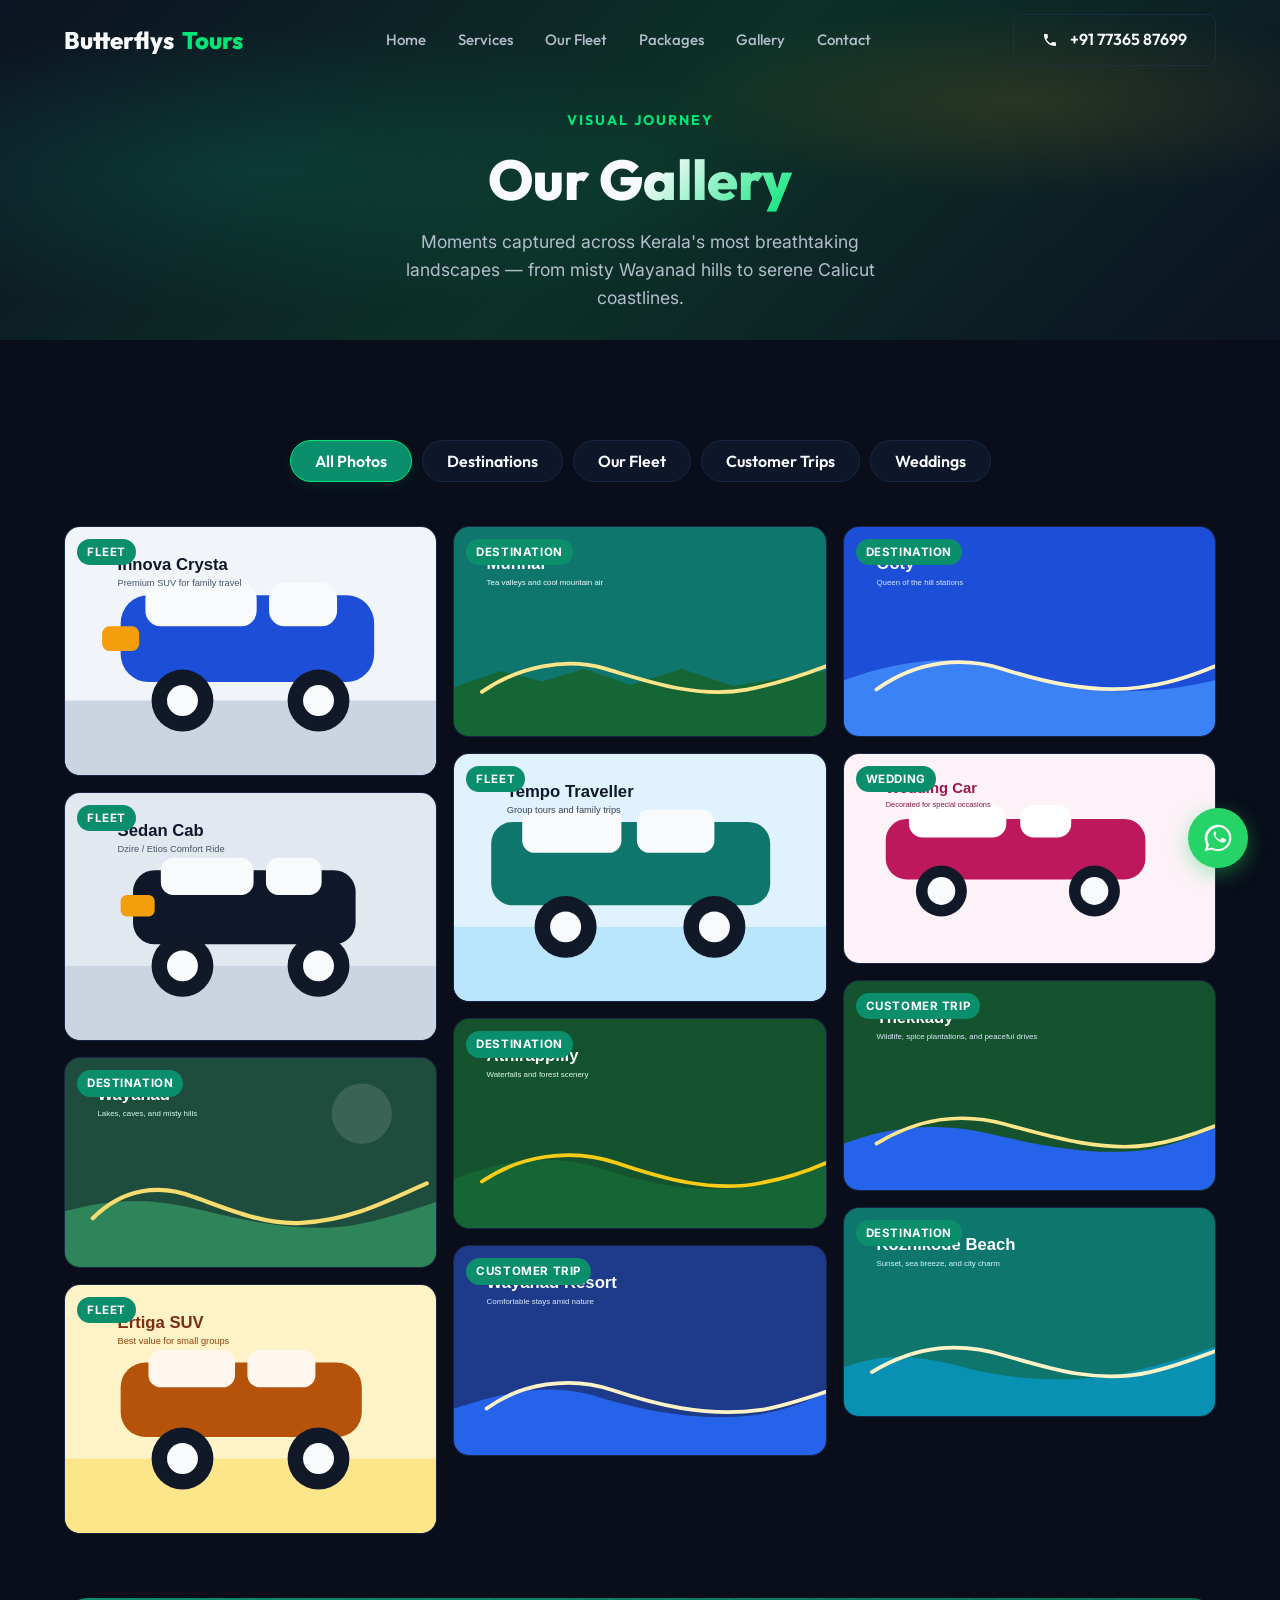
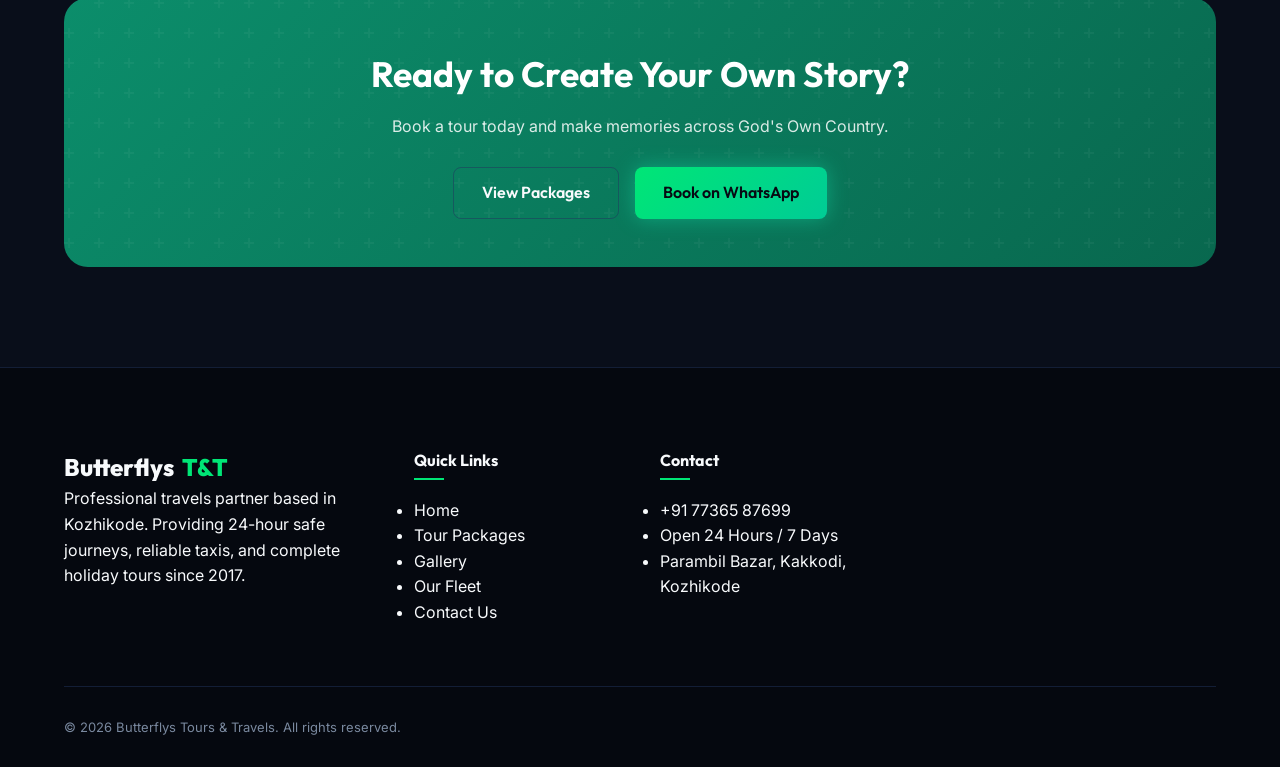
==== gallery.html @ ef6037ec "feat: implement content-driven architecture with JSON data sources and dynamic loader script" ====
<!DOCTYPE html>
<html lang="en">

<head>
    <meta charset="UTF-8">
    <meta name="viewport" content="width=device-width, initial-scale=1.0">
    <title>Gallery | Butterflys Tours &amp; Travels – Kozhikode</title>

    <!-- SEO Meta Tags -->
    <meta name="description"
        content="Browse our photo gallery of Kerala tour trips, fleet vehicles, and customer journeys. Butterflys Tours & Travels - Kakkodi, Kozhikode.">
    <meta name="keywords"
        content="Butterflys Tours Gallery, Kerala trip photos, Wayanad tour pictures, cab fleet photos, Kozhikode travel gallery">

    <!-- Open Graph -->
    <meta property="og:type" content="website">
    <meta property="og:title" content="Gallery | Butterflys Tours &amp; Travels">
    <meta property="og:description"
        content="Explore our Kerala travel gallery — stunning destinations, comfortable vehicles, and happy customers.">
    <meta property="og:url" content="https://www.butterflystourstravels.com/gallery.html">

    <!-- CSS Stylesheet -->
    <link rel="stylesheet" href="style.css">
    <style>
        /* Page Hero */
        .page-hero {
            min-height: 340px;
            display: flex;
            align-items: center;
            justify-content: center;
            background: linear-gradient(135deg, hsl(222,47%,9%) 0%, hsl(164,60%,12%) 50%, hsl(222,47%,9%) 100%);
            position: relative;
            overflow: hidden;
            padding-top: var(--header-height);
        }
        .page-hero::before {
            content: '';
            position: absolute;
            inset: 0;
            background:
                radial-gradient(ellipse 60% 60% at 20% 50%, hsla(164,85%,35%,0.18) 0%, transparent 70%),
                radial-gradient(ellipse 40% 40% at 80% 30%, hsla(38,100%,55%,0.12) 0%, transparent 70%);
        }
        .page-hero-content {
            position: relative;
            text-align: center;
            z-index: 1;
            padding: 0 20px;
        }
        .page-hero-content .section-tag { display: inline-block; margin-bottom: 16px; }
        .page-hero-title {
            font-family: var(--font-heading);
            font-size: clamp(2.2rem, 5vw, 3.5rem);
            font-weight: 800;
            line-height: 1.15;
            margin-bottom: 16px;
        }
        .page-hero-desc {
            color: var(--text-secondary);
            font-size: 1.1rem;
            max-width: 520px;
            margin: 0 auto;
        }

        /* Filter Tabs */
        .gallery-filters {
            display: flex;
            flex-wrap: wrap;
            gap: 10px;
            justify-content: center;
            margin-bottom: 44px;
        }

        /* Masonry Grid */
        .gallery-grid {
            columns: 3;
            column-gap: 16px;
        }
        @media (max-width: 900px) { .gallery-grid { columns: 2; } }
        @media (max-width: 540px) { .gallery-grid { columns: 1; } }

        .gallery-item {
            break-inside: avoid;
            margin-bottom: 16px;
            border-radius: var(--radius-md);
            overflow: hidden;
            position: relative;
            cursor: pointer;
            background: var(--bg-surface);
            border: 1px solid var(--border-color);
            transition: var(--transition-smooth);
        }
        .gallery-item:hover {
            transform: translateY(-4px);
            border-color: var(--border-color-glow);
            box-shadow: var(--shadow-accent);
        }
        .gallery-item img {
            width: 100%;
            height: auto;
            display: block;
            transition: transform 0.5s cubic-bezier(0.4,0,0.2,1);
        }
        .gallery-item:hover img { transform: scale(1.04); }

        .gallery-item-overlay {
            position: absolute;
            inset: 0;
            background: linear-gradient(to top, rgba(0,0,0,0.7) 0%, transparent 60%);
            opacity: 0;
            transition: var(--transition-smooth);
            display: flex;
            align-items: flex-end;
            padding: 20px;
        }
        .gallery-item:hover .gallery-item-overlay { opacity: 1; }

        .gallery-item-label {
            color: #fff;
            font-size: 0.9rem;
            font-weight: 600;
            letter-spacing: 0.03em;
            display: flex;
            align-items: center;
            gap: 8px;
        }
        .gallery-item-label svg { width: 18px; height: 18px; fill: var(--accent); flex-shrink: 0; }

        .gallery-tag-badge {
            position: absolute;
            top: 12px;
            left: 12px;
            background: var(--primary);
            color: #fff;
            font-size: 0.72rem;
            font-weight: 700;
            letter-spacing: 0.05em;
            text-transform: uppercase;
            padding: 4px 10px;
            border-radius: var(--radius-full);
        }

        .gallery-item.hidden { display: none; }

        /* Lightbox */
        .lightbox-overlay {
            position: fixed;
            inset: 0;
            background: rgba(0,0,0,0.92);
            z-index: 9999;
            display: flex;
            align-items: center;
            justify-content: center;
            opacity: 0;
            pointer-events: none;
            transition: opacity 0.35s ease;
            backdrop-filter: blur(6px);
        }
        .lightbox-overlay.active { opacity: 1; pointer-events: all; }
        .lightbox-container {
            position: relative;
            max-width: 90vw;
            max-height: 90vh;
            display: flex;
            flex-direction: column;
            align-items: center;
            gap: 16px;
        }
        .lightbox-img {
            max-width: 88vw;
            max-height: 78vh;
            border-radius: var(--radius-md);
            box-shadow: 0 32px 80px rgba(0,0,0,0.8);
            object-fit: contain;
        }
        .lightbox-caption { color: var(--text-secondary); font-size: 0.95rem; text-align: center; }
        .lightbox-close {
            position: absolute;
            top: -48px;
            right: 0;
            width: 40px;
            height: 40px;
            background: var(--bg-surface);
            border: 1px solid var(--border-color);
            border-radius: 50%;
            display: flex;
            align-items: center;
            justify-content: center;
            cursor: pointer;
            color: var(--text-primary);
            transition: var(--transition-fast);
        }
        .lightbox-close:hover { background: var(--danger); border-color: var(--danger); color: #fff; }
        .lightbox-close svg { width: 20px; height: 20px; fill: currentColor; }
        .lightbox-nav {
            position: fixed;
            top: 50%;
            transform: translateY(-50%);
            width: 48px;
            height: 48px;
            background: var(--bg-surface);
            border: 1px solid var(--border-color);
            border-radius: 50%;
            display: flex;
            align-items: center;
            justify-content: center;
            cursor: pointer;
            color: var(--text-primary);
            transition: var(--transition-fast);
            z-index: 10000;
        }
        .lightbox-nav:hover { background: var(--primary); border-color: var(--primary); }
        .lightbox-nav svg { width: 24px; height: 24px; fill: currentColor; }
        .lightbox-prev { left: 20px; }
        .lightbox-next { right: 20px; }

        /* Gallery CTA Banner */
        .gallery-cta {
            margin-top: 64px;
            background: linear-gradient(135deg, var(--primary) 0%, hsl(164,85%,22%) 100%);
            border-radius: var(--radius-lg);
            padding: 48px 32px;
            text-align: center;
            position: relative;
            overflow: hidden;
        }
        .gallery-cta::before {
            content: '';
            position: absolute;
            inset: 0;
            background: url("data:image/svg+xml,%3Csvg width='60' height='60' viewBox='0 0 60 60' xmlns='http://www.w3.org/2000/svg'%3E%3Cg fill='%23fff' fill-opacity='0.04'%3E%3Cpath d='M36 34v-4h-2v4h-4v2h4v4h2v-4h4v-2h-4zm0-30V0h-2v4h-4v2h4v4h2V6h4V4h-4zM6 34v-4H4v4H0v2h4v4h2v-4h4v-2H6zM6 4V0H4v4H0v2h4v4h2V6h4V4H6z'/%3E%3C/g%3E%3C/svg%3E");
        }
        .gallery-cta h2 {
            font-family: var(--font-heading);
            font-size: clamp(1.5rem,3vw,2.2rem);
            font-weight: 700;
            color: #fff;
            margin-bottom: 12px;
            position: relative;
        }
        .gallery-cta p { color: rgba(255,255,255,0.85); margin-bottom: 28px; position: relative; }
        .gallery-cta .btn { position: relative; }
    </style>
</head>

<body data-page="gallery">

    <!-- Header -->
    <header class="header" id="header">
        <div class="container">
            <a href="index.html#home" class="logo" id="logo-link" data-site="logo-text">
                <svg class="logo-butterfly" viewBox="0 0 24 24">
                    <path d="M12 21c-.5 0-1-.3-1.3-.8L8.4 16c-1.3-.2-2.5-.9-3.3-1.9-.9-1.1-1.3-2.6-1-4.1.3-1.6 1.4-3 3-3.6 1.1-.5 2.3-.4 3.4.1.7.3 1.2.7 1.5 1.2.3-.5.8-.9 1.5-1.2 1.1-.5 2.3-.5 3.4-.1 1.6.6 2.7 2 3 3.6.3 1.5-.1 3-.9 4.1-.8 1-2 1.7-3.3 1.9l-2.3 4.2c-.3.5-.8.8-1.3.8zm-2.4-7l2.4 4.3 2.4-4.3c1.1-.2 2.1-.8 2.7-1.6.7-.9 1-2.1.8-3.2-.2-1.1-1-2.1-2.1-2.5-.8-.3-1.7-.3-2.4.1-.6.3-1.1.9-1.4 1.6l-.3.6-.3-.6c-.3-.7-.8-1.3-1.4-1.6-.7-.4-1.6-.4-2.4-.1-1.1.4-1.9 1.4-2.1 2.5-.2 1.1.1 2.3.8 3.2.7.8 1.7 1.4 2.7 1.6z"/>
                </svg>
            </a>

            <nav class="nav-menu" id="nav-menu">
                <!-- Navigation links populated by content-loader.js -->
            </nav>

            <div class="nav-actions">
                <a href="tel:+917736587699" class="btn btn-outline" id="call-now-btn" data-site="phone-link">
                    <svg width="16" height="16" viewBox="0 0 24 24" fill="currentColor" style="vertical-align:middle;margin-right:4px;">
                        <path d="M20 15.5c-1.2 0-2.4-.2-3.6-.6-.3-.1-.7 0-1 .2l-2.2 2.2c-2.8-1.4-5.1-3.8-6.6-6.6l2.2-2.2c.3-.3.4-.7.2-1-.3-1.1-.5-2.3-.5-3.5 0-.6-.4-1-1-1H4c-.6 0-1 .4-1 1 0 9.4 7.6 17 17 17 .6 0 1-.4 1-1v-3.5c0-.6-.4-1-1-1z"/>
                    </svg>
                    <span data-site="phone-label"></span>
                </a>
            </div>

            <div class="menu-toggle" id="menu-toggle">
                <svg width="24" height="24" viewBox="0 0 24 24" fill="currentColor">
                    <path d="M3 18h18v-2H3v2zm0-5h18v-2H3v2zm0-7v2h18V6H3z"/>
                </svg>
            </div>
        </div>
    </header>

    <!-- Page Hero -->
    <section class="page-hero">
        <div class="page-hero-content">
            <span class="section-tag" data-gallery="hero-tag"></span>
            <h1 class="page-hero-title"><span data-gallery="hero-title"></span> <span class="text-gradient" data-gallery="hero-gradient"></span></h1>
            <p class="page-hero-desc" data-gallery="hero-desc"></p>
        </div>
    </section>

    <!-- Gallery Section -->
    <section class="section-padding" id="gallery">
        <div class="container">

            <!-- Filter Tabs -->
            <div class="gallery-filters">
                <button class="tab-btn active" data-filter="all" id="filter-all">All Photos</button>
                <button class="tab-btn" data-filter="destinations" id="filter-destinations">Destinations</button>
                <button class="tab-btn" data-filter="fleet" id="filter-fleet">Our Fleet</button>
                <button class="tab-btn" data-filter="trips" id="filter-trips">Customer Trips</button>
                <button class="tab-btn" data-filter="wedding" id="filter-wedding">Weddings</button>
            </div>

            <!-- Gallery items rendered by content-loader.js from data/gallery.json -->
            <div class="gallery-grid" id="gallery-grid">
                <!-- Loading... -->
            </div>

            <!-- CTA -->
            <div class="gallery-cta">
                <h2 data-gallery="cta-title"></h2>
                <p data-gallery="cta-desc"></p>
                <div style="display:flex;gap:16px;justify-content:center;flex-wrap:wrap;">
                    <a href="packages.html" class="btn btn-outline" id="view-packages-btn">View Packages</a>
                    <a href="https://wa.me/917736587699?text=Hi%20Butterflys%20Tours%20and%20Travels,%20I%20saw%20your%20gallery%20and%20want%20to%20book%20a%20tour!" class="btn btn-accent" target="_blank" rel="noopener" id="gallery-whatsapp-btn">Book on WhatsApp</a>
                </div>
            </div>

        </div>
    </section>

    <!-- Footer -->
    <footer class="footer">
        <div class="container">
            <div class="footer-grid">
                <div class="footer-col footer-brand">
                    <a href="index.html#home" class="logo" data-site="footer-logo-text">
                    </a>
                    <p data-site="footer-about"></p>
                </div>
                <div class="footer-col">
                    <h4>Quick Links</h4>
                    <ul>
                        <li><a href="index.html">Home</a></li>
                        <li><a href="packages.html">Tour Packages</a></li>
                        <li><a href="gallery.html">Gallery</a></li>
                        <li><a href="index.html#fleet">Our Fleet</a></li>
                        <li><a href="index.html#contact">Contact Us</a></li>
                    </ul>
                </div>
                <div class="footer-col">
                    <h4>Contact</h4>
                    <ul>
                        <li><a href="tel:+917736587699" data-site="footer-phone"></a></li>
                        <li data-site="footer-hours"></li>
                        <li data-site="footer-address"></li>
                    </ul>
                </div>
            </div>
            <div class="footer-bottom">
                <p data-site="footer-copyright"></p>
            </div>
        </div>
    </footer>

    <!-- Lightbox -->
    <div class="lightbox-overlay" id="lightbox-overlay" role="dialog" aria-modal="true" aria-label="Image Lightbox">
        <button class="lightbox-nav lightbox-prev" id="lightbox-prev" aria-label="Previous image">
            <svg viewBox="0 0 24 24"><path d="M15.41 7.41L14 6l-6 6 6 6 1.41-1.41L10.83 12z"/></svg>
        </button>
        <div class="lightbox-container">
            <button class="lightbox-close" id="lightbox-close" aria-label="Close lightbox">
                <svg viewBox="0 0 24 24"><path d="M19 6.41L17.59 5 12 10.59 6.41 5 5 6.41 10.59 12 5 17.59 6.41 19 12 13.41 17.59 19 19 17.59 13.41 12z"/></svg>
            </button>
            <img class="lightbox-img" id="lightbox-img" src="" alt="">
            <p class="lightbox-caption" id="lightbox-caption"></p>
        </div>
        <button class="lightbox-nav lightbox-next" id="lightbox-next" aria-label="Next image">
            <svg viewBox="0 0 24 24"><path d="M10 6L8.59 7.41 13.17 12l-4.58 4.59L10 18l6-6z"/></svg>
        </button>
    </div>

    <!-- Floating WhatsApp -->
    <div class="whatsapp-float">
        <span class="whatsapp-tooltip">Need a cab? Chat on WhatsApp!</span>
        <a href="https://wa.me/917736587699?text=Hi%20Butterflys%20Tours%20and%20Travels,%20I'd%20like%20to%20inquire%20about%20a%20taxi%20or%20tour%20package." class="whatsapp-btn" target="_blank" rel="noopener" id="whatsapp-float-btn" aria-label="Chat on WhatsApp">
            <svg viewBox="0 0 24 24"><path d="M12.012 2c-5.506 0-9.988 4.482-9.988 9.988 0 1.76.459 3.414 1.258 4.86L2 22l5.334-1.4c1.394.76 2.983 1.192 4.678 1.192 5.506 0 9.988-4.482 9.988-9.988C22 6.482 17.518 2 12.012 2zm0 1.637c4.606 0 8.35 3.744 8.35 8.35 0 4.606-3.744 8.35-8.35 8.35-1.503 0-2.912-.4-4.127-1.104l-.296-.172-3.084.81.824-2.996-.19-.304C4.437 15.352 4.05 13.9 4.05 12.35c0-4.606 3.744-8.35 8.362-8.35zm-2.025 3.324c-.15 0-.317.02-.455.08-.22.1-.81.792-.81 1.932s.828 2.24.945 2.4c.117.16 1.606 2.45 3.89 3.44.544.236.969.377 1.302.483.547.174 1.045.15 1.44.09.438-.066 1.345-.55 1.533-1.082.188-.53.188-.988.13-1.082-.057-.1-.219-.15-.46-.27l-2.182-1.08c-.24-.12-.416-.084-.593.12l-.934 1.14c-.183.22-.366.245-.606.126-.24-.12-1.014-.374-1.932-1.194-.714-.637-1.196-1.425-1.336-1.666-.14-.24-.015-.37.105-.49.11-.11.24-.28.362-.42.12-.14.16-.24.24-.4.08-.16.04-.3-.02-.42-.06-.12-.533-1.284-.73-1.76-.192-.464-.383-.4-.533-.408z"/></svg>
        </a>
    </div>

    <script src="script.js"></script>
    <script src="js/content-loader.js"></script>
</body>

</html>
---- style.css ----
/* Google Fonts */
@import url('https://fonts.googleapis.com/css2?family=Inter:wght@300;400;500;600;700&family=Outfit:wght@400;500;600;700;800&display=swap');

/* CSS Custom Properties - Design Tokens */
:root {
    /* Typography */
    --font-heading: 'Outfit', 'Inter', sans-serif;
    --font-body: 'Inter', sans-serif;

    /* Color Palette (Vibrant & Dark Modern Theme) */
    --primary: hsl(164, 85%, 30%);      /* Deep Kerala Emerald */
    --primary-light: hsl(164, 85%, 40%);
    --accent: rgb(0, 230, 118);         /* Glowing Mint / WhatsApp green */
    --accent-rgb: 0, 230, 118;
    --amber: hsl(38, 100%, 55%);        /* Sunset Gold */
    --danger: hsl(354, 80%, 55%);       /* Crimson */

    /* Theme Neutral Colors */
    --bg-base: hsl(222, 47%, 7%);        /* Deep Navy Midnight */
    --bg-surface: hsla(222, 47%, 13%, 0.7); /* Translucent surface */
    --border-color: hsla(222, 47%, 25%, 0.5);
    --border-color-glow: hsla(164, 85%, 50%, 0.25);
    
    --text-primary: hsl(210, 40%, 98%);
    --text-secondary: hsl(215, 20%, 75%);
    --text-muted: hsl(215, 16%, 55%);
    
    /* Effects & Layout */
    --shadow-sm: 0 2px 8px rgba(0, 0, 0, 0.15);
    --shadow-md: 0 8px 24px rgba(0, 0, 0, 0.3);
    --shadow-lg: 0 16px 48px rgba(0, 0, 0, 0.5);
    --shadow-accent: 0 0 20px hsla(164, 85%, 50%, 0.4);
    
    --radius-sm: 8px;
    --radius-md: 16px;
    --radius-lg: 24px;
    --radius-full: 9999px;
    
    --transition-fast: 0.2s cubic-bezier(0.4, 0, 0.2, 1);
    --transition-smooth: 0.4s cubic-bezier(0.4, 0, 0.2, 1);
    
    --container-max: 1200px;
    --header-height: 80px;
}

/* Reset & Global Base */
*, *::before, *::after {
    box-sizing: border-box;
    margin: 0;
    padding: 0;
}

html {
    scroll-behavior: smooth;
    scroll-padding-top: var(--header-height);
}

body {
    font-family: var(--font-body);
    background-color: var(--bg-base);
    color: var(--text-primary);
    line-height: 1.6;
    overflow-x: hidden;
    -webkit-font-smoothing: antialiased;
}

a {
    color: inherit;
    text-decoration: none;
    transition: var(--transition-fast);
}

img {
    max-width: 100%;
    height: auto;
    display: block;
}

button, input, select, textarea {
    font-family: inherit;
    font-size: inherit;
    color: inherit;
    background: transparent;
    border: none;
    outline: none;
}

/* Utilities */
.container {
    width: 100%;
    max-width: var(--container-max);
    margin: 0 auto;
    padding: 0 24px;
}

.text-gradient {
    background: linear-gradient(135deg, var(--text-primary) 30%, var(--accent) 100%);
    -webkit-background-clip: text;
    -webkit-text-fill-color: transparent;
}

.text-gradient-gold {
    background: linear-gradient(135deg, var(--amber) 30%, hsl(45, 100%, 70%) 100%);
    -webkit-background-clip: text;
    -webkit-text-fill-color: transparent;
}

.section-padding {
    padding: 100px 0;
}

.text-center { text-align: center; }

.mb-1 { margin-bottom: 8px; }
.mb-2 { margin-bottom: 16px; }
.mb-3 { margin-bottom: 24px; }
.mb-4 { margin-bottom: 32px; }
.mb-5 { margin-bottom: 48px; }

/* Section Headers */
.section-header {
    max-width: 600px;
    margin: 0 auto 60px auto;
}

.section-tag {
    font-family: var(--font-heading);
    text-transform: uppercase;
    font-size: 14px;
    font-weight: 700;
    letter-spacing: 2px;
    color: var(--accent);
    display: inline-block;
    margin-bottom: 12px;
}

.section-title {
    font-family: var(--font-heading);
    font-size: 36px;
    font-weight: 800;
    line-height: 1.2;
    margin-bottom: 16px;
}

.section-desc {
    color: var(--text-secondary);
    font-size: 16px;
}

/* Button styles */
.btn {
    display: inline-flex;
    align-items: center;
    justify-content: center;
    gap: 8px;
    padding: 12px 28px;
    font-family: var(--font-heading);
    font-weight: 600;
    border-radius: var(--radius-sm);
    cursor: pointer;
    transition: var(--transition-smooth);
    position: relative;
    overflow: hidden;
}

.btn-primary {
    background-color: var(--primary);
    color: var(--text-primary);
    box-shadow: 0 4px 14px rgba(0, 77, 64, 0.4);
}

.btn-primary:hover {
    background-color: var(--primary-light);
    transform: translateY(-2px);
    box-shadow: 0 6px 20px rgba(0, 77, 64, 0.6);
}

.btn-accent {
    background: linear-gradient(135deg, var(--accent) 0%, hsl(164, 100%, 40%) 100%);
    color: hsl(222, 47%, 5%);
    box-shadow: var(--shadow-accent);
}

.btn-accent:hover {
    transform: translateY(-2px);
    box-shadow: 0 8px 25px hsla(164, 85%, 50%, 0.6);
}

.btn-outline {
    border: 1px solid var(--border-color);
    color: var(--text-primary);
}

.btn-outline:hover {
    border-color: var(--accent);
    background-color: rgba(0, 230, 118, 0.05);
    transform: translateY(-2px);
}

/* Header & Navigation */
.header {
    position: fixed;
    top: 0;
    left: 0;
    width: 100%;
    height: var(--header-height);
    display: flex;
    align-items: center;
    z-index: 1000;
    transition: var(--transition-smooth);
}

.header.scrolled {
    background-color: rgba(11, 19, 32, 0.85);
    backdrop-filter: blur(16px);
    border-bottom: 1px solid var(--border-color);
    height: 70px;
}

.header .container {
    display: flex;
    justify-content: space-between;
    align-items: center;
}

.logo {
    font-family: var(--font-heading);
    font-weight: 800;
    font-size: 24px;
    display: flex;
    align-items: center;
    gap: 8px;
    color: var(--text-primary);
}

.logo span {
    color: var(--accent);
}

.logo-butterfly {
    width: 32px;
    height: 32px;
    fill: var(--accent);
    filter: drop-shadow(0 0 8px var(--accent));
    animation: flap 4s ease-in-out infinite;
}

@keyframes flap {
    0%, 100% { transform: scaleX(1); }
    50% { transform: scaleX(0.4); }
}

.nav-menu {
    display: flex;
    align-items: center;
    gap: 32px;
}

.nav-link {
    font-family: var(--font-heading);
    font-weight: 500;
    font-size: 15px;
    color: var(--text-secondary);
    position: relative;
    padding: 8px 0;
}

.nav-link::after {
    content: '';
    position: absolute;
    bottom: 0;
    left: 0;
    width: 0;
    height: 2px;
    background-color: var(--accent);
    transition: var(--transition-fast);
}

.nav-link:hover, .nav-link.active {
    color: var(--text-primary);
}

.nav-link:hover::after, .nav-link.active::after {
    width: 100%;
}

.nav-actions {
    display: flex;
    align-items: center;
    gap: 16px;
}

.menu-toggle {
    display: none;
    font-size: 24px;
    cursor: pointer;
}

/* Hero Section */
.hero {
    min-height: 100vh;
    padding-top: calc(var(--header-height) + 60px);
    padding-bottom: 80px;
    position: relative;
    display: flex;
    align-items: center;
    background-image: linear-gradient(180deg, rgba(11, 19, 32, 0.4) 0%, var(--bg-base) 100%), url('assets/images/hero-banner.svg');
    background-size: cover;
    background-position: center;
    background-attachment: fixed;
}

.hero-grid {
    display: grid;
    grid-template-columns: 1.2fr 0.8fr;
    gap: 48px;
    align-items: center;
}

.hero-content {
    animation: fadeInUp 0.8s ease-out;
}

.hero-badge {
    background-color: rgba(0, 230, 118, 0.1);
    border: 1px solid var(--border-color-glow);
    padding: 8px 16px;
    border-radius: var(--radius-full);
    font-family: var(--font-heading);
    font-size: 13px;
    font-weight: 600;
    color: var(--accent);
    display: inline-flex;
    align-items: center;
    gap: 8px;
    margin-bottom: 24px;
}

.hero-badge span.pulse-dot {
    width: 8px;
    height: 8px;
    background-color: var(--accent);
    border-radius: 50%;
    box-shadow: 0 0 0 0 rgba(0, 230, 118, 0.7);
    animation: pulse 1.5s infinite;
}

@keyframes pulse {
    0% { transform: scale(0.95); box-shadow: 0 0 0 0 rgba(0, 230, 118, 0.7); }
    70% { transform: scale(1); box-shadow: 0 0 0 8px rgba(0, 230, 118, 0); }
    100% { transform: scale(0.95); box-shadow: 0 0 0 0 rgba(0, 230, 118, 0); }
}

.hero-title {
    font-family: var(--font-heading);
    font-size: 56px;
    font-weight: 800;
    line-height: 1.1;
    margin-bottom: 24px;
}

.hero-title span {
    display: block;
}

.hero-desc {
    font-size: 18px;
    color: var(--text-secondary);
    margin-bottom: 40px;
    max-width: 540px;
}

.hero-buttons {
    display: flex;
    gap: 16px;
    margin-bottom: 40px;
}

.hero-stats {
    display: flex;
    gap: 40px;
    border-top: 1px solid var(--border-color);
    padding-top: 32px;
}

.stat-item h3 {
    font-family: var(--font-heading);
    font-size: 28px;
    font-weight: 700;
    color: var(--accent);
}

.stat-item p {
    font-size: 13px;
    color: var(--text-muted);
}

/* Quick Inquiry / Booking Form Card */
.hero-booking-card {
    background: var(--bg-surface);
    backdrop-filter: blur(16px);
    border: 1px solid var(--border-color);
    border-radius: var(--radius-md);
    padding: 32px;
    box-shadow: var(--shadow-lg);
    animation: fadeInRight 0.8s ease-out;
}

.booking-card-title {
    font-family: var(--font-heading);
    font-size: 22px;
    font-weight: 700;
    margin-bottom: 20px;
}

.booking-form {
    display: flex;
    flex-direction: column;
    gap: 16px;
}

.form-group {
    display: flex;
    flex-direction: column;
    gap: 6px;
}

.form-group label {
    font-size: 12px;
    font-weight: 600;
    color: var(--text-secondary);
    text-transform: uppercase;
    letter-spacing: 0.5px;
}

.input-wrapper {
    position: relative;
}

.input-icon {
    position: absolute;
    left: 12px;
    top: 50%;
    transform: translateY(-50%);
    color: var(--text-muted);
    font-size: 16px;
}

.form-input, .form-select {
    width: 100%;
    background-color: rgba(11, 19, 32, 0.5);
    border: 1px solid var(--border-color);
    border-radius: var(--radius-sm);
    padding: 12px 12px 12px 38px;
    color: var(--text-primary);
    transition: var(--transition-fast);
}

.form-input:focus, .form-select:focus {
    border-color: var(--accent);
    background-color: rgba(11, 19, 32, 0.7);
    box-shadow: 0 0 0 3px rgba(0, 230, 118, 0.15);
}

/* Customize dropdown select arrow */
.form-select {
    appearance: none;
    background-image: url("data:image/svg+xml,%3Csvg xmlns='http://www.w3.org/2000/svg' viewBox='0 0 24 24' fill='none' stroke='%238892b0' stroke-width='2' stroke-linecap='round' stroke-linejoin='round'%3E%3Cpolyline points='6 9 12 15 18 9'%3E%3C/polyline%3E%3C/svg%3E");
    background-repeat: no-repeat;
    background-position: right 12px center;
    background-size: 16px;
    padding-right: 38px;
}

.booking-form .btn {
    margin-top: 8px;
}

/* Services Section */
.services {
    background-color: hsl(222, 47%, 5%);
    position: relative;
}

.services-grid {
    display: grid;
    grid-template-columns: repeat(auto-fit, minmax(280px, 1fr));
    gap: 32px;
}

.service-card {
    background-color: var(--bg-surface);
    border: 1px solid var(--border-color);
    border-radius: var(--radius-md);
    padding: 40px 32px;
    transition: var(--transition-smooth);
    position: relative;
    overflow: hidden;
}

.service-card::before {
    content: '';
    position: absolute;
    top: 0;
    left: 0;
    width: 100%;
    height: 4px;
    background: linear-gradient(to right, var(--primary), var(--accent));
    transform: scaleX(0);
    transform-origin: left;
    transition: var(--transition-smooth);
}

.service-card:hover {
    transform: translateY(-8px);
    border-color: var(--border-color-glow);
    box-shadow: var(--shadow-md);
}

.service-card:hover::before {
    transform: scaleX(1);
}

.service-icon-box {
    width: 60px;
    height: 60px;
    background-color: rgba(0, 77, 64, 0.2);
    border-radius: var(--radius-sm);
    display: flex;
    align-items: center;
    justify-content: center;
    margin-bottom: 24px;
    transition: var(--transition-smooth);
    border: 1px solid var(--border-color);
}

.service-card:hover .service-icon-box {
    background-color: var(--primary);
    transform: rotate(5deg) scale(1.05);
    box-shadow: 0 0 15px rgba(0, 77, 64, 0.4);
}

.service-icon-box svg {
    width: 32px;
    height: 32px;
    fill: var(--accent);
    transition: var(--transition-smooth);
}

.service-card:hover .service-icon-box svg {
    fill: var(--text-primary);
}

.service-title {
    font-family: var(--font-heading);
    font-size: 20px;
    font-weight: 700;
    margin-bottom: 12px;
}

.service-desc {
    color: var(--text-secondary);
    font-size: 14px;
}

/* Fleet Section */
.fleet {
    position: relative;
}

.fleet-tabs {
    display: flex;
    justify-content: center;
    gap: 12px;
    margin-bottom: 48px;
    flex-wrap: wrap;
}

.tab-btn {
    padding: 10px 24px;
    background-color: var(--bg-surface);
    border: 1px solid var(--border-color);
    border-radius: var(--radius-full);
    font-family: var(--font-heading);
    font-weight: 600;
    cursor: pointer;
    transition: var(--transition-fast);
}

.tab-btn:hover, .tab-btn.active {
    background-color: var(--primary);
    border-color: var(--accent);
    color: var(--text-primary);
    box-shadow: 0 4px 12px rgba(0, 77, 64, 0.3);
}

.fleet-grid {
    display: grid;
    grid-template-columns: repeat(auto-fit, minmax(320px, 1fr));
    gap: 32px;
}

.fleet-card {
    background-color: var(--bg-surface);
    border: 1px solid var(--border-color);
    border-radius: var(--radius-md);
    overflow: hidden;
    transition: var(--transition-smooth);
    display: flex;
    flex-direction: column;
}

.fleet-card:hover {
    transform: translateY(-6px);
    border-color: var(--border-color-glow);
    box-shadow: var(--shadow-md);
}

.fleet-img-container {
    position: relative;
    height: 220px;
    background-color: #0b1320;
    overflow: hidden;
}

.fleet-img-container img {
    width: 100%;
    height: 100%;
    object-fit: cover;
    transition: var(--transition-smooth);
}

.fleet-card:hover .fleet-img-container img {
    transform: scale(1.08);
}

.fleet-tag {
    position: absolute;
    top: 16px;
    right: 16px;
    background-color: var(--primary);
    color: var(--text-primary);
    padding: 6px 12px;
    border-radius: var(--radius-sm);
    font-family: var(--font-heading);
    font-size: 12px;
    font-weight: 600;
}

.fleet-details {
    padding: 24px;
    display: flex;
    flex-direction: column;
    flex-grow: 1;
}

.fleet-name {
    font-family: var(--font-heading);
    font-size: 20px;
    font-weight: 700;
    margin-bottom: 8px;
}

.fleet-capacity {
    display: flex;
    align-items: center;
    gap: 16px;
    color: var(--text-secondary);
    font-size: 14px;
    margin-bottom: 16px;
    padding-bottom: 16px;
    border-bottom: 1px solid var(--border-color);
}

.fleet-capacity-item {
    display: flex;
    align-items: center;
    gap: 6px;
}

.fleet-capacity-item svg {
    width: 16px;
    height: 16px;
    fill: var(--text-muted);
}

.fleet-features {
    list-style: none;
    margin-bottom: 24px;
    display: flex;
    flex-direction: column;
    gap: 8px;
}

.fleet-features li {
    font-size: 13px;
    color: var(--text-secondary);
    display: flex;
    align-items: center;
    gap: 8px;
}

.fleet-features li svg {
    width: 12px;
    height: 12px;
    fill: var(--accent);
}

.fleet-price-row {
    display: flex;
    align-items: center;
    justify-content: space-between;
    margin-top: auto;
}

.fleet-price {
    font-family: var(--font-heading);
}

.fleet-price span.label {
    font-size: 12px;
    color: var(--text-muted);
    display: block;
}

.fleet-price span.amount {
    font-size: 20px;
    font-weight: 700;
    color: var(--accent);
}

/* Testimonials Section */
.testimonials {
    background-color: hsl(222, 47%, 5%);
    position: relative;
}

.rating-badge {
    background-color: rgba(255, 179, 0, 0.1);
    border: 1px solid rgba(255, 179, 0, 0.3);
    padding: 8px 16px;
    border-radius: var(--radius-full);
    display: inline-flex;
    align-items: center;
    gap: 8px;
    margin-bottom: 16px;
}

.rating-badge svg {
    width: 16px;
    height: 16px;
    fill: var(--amber);
}

.rating-badge span {
    font-weight: 700;
    color: var(--amber);
}

.testimonials-slider {
    position: relative;
    max-width: 800px;
    margin: 0 auto;
    overflow: hidden;
    padding: 20px 0;
}

.testimonial-track {
    display: flex;
    transition: transform 0.5s cubic-bezier(0.4, 0, 0.2, 1);
}

.testimonial-card {
    min-width: 100%;
    padding: 0 10px;
}

.testimonial-content {
    background-color: var(--bg-surface);
    border: 1px solid var(--border-color);
    border-radius: var(--radius-md);
    padding: 40px;
    position: relative;
    box-shadow: var(--shadow-md);
}

.testimonial-quote {
    font-size: 18px;
    font-style: italic;
    color: var(--text-primary);
    margin-bottom: 24px;
    line-height: 1.6;
}

.testimonial-quote::before {
    content: '“';
    font-size: 60px;
    font-family: Georgia, serif;
    color: rgba(0, 230, 118, 0.2);
    position: absolute;
    top: 10px;
    left: 20px;
    line-height: 1;
}

.testimonial-author {
    display: flex;
    align-items: center;
    justify-content: space-between;
}

.author-info h4 {
    font-family: var(--font-heading);
    font-size: 16px;
    font-weight: 700;
    margin-bottom: 4px;
}

.author-info p {
    font-size: 12px;
    color: var(--text-muted);
}

.author-stars {
    display: flex;
    gap: 4px;
}

.author-stars svg {
    width: 16px;
    height: 16px;
    fill: var(--amber);
}

.slider-controls {
    display: flex;
    justify-content: center;
    align-items: center;
    gap: 16px;
    margin-top: 32px;
}

.slider-btn {
    width: 44px;
    height: 44px;
    background-color: var(--bg-surface);
    border: 1px solid var(--border-color);
    border-radius: 50%;
    display: flex;
    align-items: center;
    justify-content: center;
    cursor: pointer;
    transition: var(--transition-fast);
}

.slider-btn:hover {
    background-color: var(--primary);
    border-color: var(--accent);
}

.slider-btn svg {
    width: 20px;
    height: 20px;
    fill: var(--text-primary);
}

.slider-dots {
    display: flex;
    gap: 8px;
}

.dot {
    width: 8px;
    height: 8px;
    background-color: var(--border-color);
    border-radius: 50%;
    cursor: pointer;
    transition: var(--transition-fast);
}

.dot.active {
    width: 24px;
    border-radius: 4px;
    background-color: var(--accent);
}

/* Contact Section */
.contact-grid {
    display: grid;
    grid-template-columns: 0.9fr 1.1fr;
    gap: 48px;
}

.contact-info {
    display: flex;
    flex-direction: column;
    justify-content: space-between;
    gap: 24px;
}

.contact-cards {
    display: flex;
    flex-direction: column;
    gap: 24px;
}

.contact-item-card {
    background-color: var(--bg-surface);
    border: 1px solid var(--border-color);
    border-radius: var(--radius-sm);
    padding: 24px;
    display: flex;
    gap: 20px;
    align-items: center;
}

.contact-icon-box {
    width: 48px;
    height: 48px;
    background-color: rgba(0, 230, 118, 0.1);
    border: 1px solid var(--border-color-glow);
    border-radius: var(--radius-sm);
    display: flex;
    align-items: center;
    justify-content: center;
    flex-shrink: 0;
}

.contact-icon-box.map-preview {
    width: 120px;
    height: 92px;
    padding: 0;
    overflow: hidden;
    border-radius: calc(var(--radius-sm) - 2px);
    background: linear-gradient(135deg, rgba(0, 230, 118, 0.16), rgba(11, 19, 32, 0.8));
}

.map-preview-iframe,
.map-frame {
    width: 100%;
    height: 100%;
    border: 0;
    display: block;
}

.contact-icon-box svg {
    width: 24px;
    height: 24px;
    fill: var(--accent);
}

.contact-details-box h4 {
    font-family: var(--font-heading);
    font-size: 16px;
    font-weight: 700;
    margin-bottom: 6px;
}

.contact-details-box p, .contact-details-box a {
    color: var(--text-secondary);
    font-size: 14px;
}

.contact-details-box a:hover {
    color: var(--accent);
}

.map-embed {
    width: 100%;
    min-height: 280px;
    height: 320px;
    border-radius: var(--radius-md);
    overflow: hidden;
    border: 1px solid var(--border-color);
    background-color: rgba(11, 19, 32, 0.35);
    box-shadow: inset 0 0 0 1px rgba(255, 255, 255, 0.04);
}

.contact-form-card {
    background-color: var(--bg-surface);
    border: 1px solid var(--border-color);
    border-radius: var(--radius-md);
    padding: 40px;
    box-shadow: var(--shadow-md);
}

.contact-form-card h3 {
    font-family: var(--font-heading);
    font-size: 24px;
    font-weight: 700;
    margin-bottom: 24px;
}

.contact-form-card .booking-form {
    gap: 20px;
}

.form-textarea {
    width: 100%;
    background-color: rgba(11, 19, 32, 0.5);
    border: 1px solid var(--border-color);
    border-radius: var(--radius-sm);
    padding: 12px 12px 12px 38px;
    color: var(--text-primary);
    resize: none;
    height: 120px;
    transition: var(--transition-fast);
}

.form-textarea:focus {
    border-color: var(--accent);
    background-color: rgba(11, 19, 32, 0.7);
    box-shadow: 0 0 0 3px rgba(0, 230, 118, 0.15);
}

/* Footer */
.footer {
    background-color: hsl(222, 47%, 4%);
    border-top: 1px solid var(--border-color);
    padding: 80px 0 30px 0;
}

.footer-grid {
    display: grid;
    grid-template-columns: 1.5fr 1fr 1fr 1.5fr;
    gap: 40px;
    margin-bottom: 60px;
}

.footer-col h4 {
    font-family: var(--font-heading);
    font-size: 16px;
    font-weight: 700;
    margin-bottom: 24px;
    color: var(--text-primary);
    position: relative;
    display: inline-block;
}

.footer-col h4::after {
    content: '';
    position: absolute;
    left: 0;
    bottom: -6px;
    width: 30px;
    height: 2px;
    background-color: var(--accent);
}

.footer-about p {
    color: var(--text-secondary);
    font-size: 14px;
    margin-bottom: 24px;
    max-width: 320px;
}

.social-links {
    display: flex;
    gap: 12px;
}

.social-btn {
    width: 38px;
    height: 38px;
    border-radius: 50%;
    background-color: var(--bg-surface);
    border: 1px solid var(--border-color);
    display: flex;
    align-items: center;
    justify-content: center;
    transition: var(--transition-fast);
}

.social-btn:hover {
    background-color: var(--primary);
    border-color: var(--accent);
    transform: translateY(-2px);
}

.social-btn svg {
    width: 18px;
    height: 18px;
    fill: var(--text-primary);
}

.footer-links {
    list-style: none;
    display: flex;
    flex-direction: column;
    gap: 12px;
}

.footer-links a {
    color: var(--text-secondary);
    font-size: 14px;
}

.footer-links a:hover {
    color: var(--accent);
    padding-left: 4px;
}

.footer-bottom {
    border-top: 1px solid var(--border-color);
    padding-top: 30px;
    display: flex;
    justify-content: space-between;
    align-items: center;
    flex-wrap: wrap;
    gap: 20px;
}

.footer-bottom p {
    font-size: 13px;
    color: var(--text-muted);
}

.footer-payments {
    display: flex;
    align-items: center;
    gap: 12px;
}

.footer-payments span {
    font-size: 12px;
    color: var(--text-muted);
}

.payment-badge {
    background-color: rgba(255, 255, 255, 0.05);
    border: 1px solid var(--border-color);
    padding: 4px 10px;
    font-size: 11px;
    font-weight: 700;
    border-radius: 4px;
    color: var(--text-secondary);
}

/* Floating WhatsApp Button */
.whatsapp-float {
    position: fixed;
    bottom: 32px;
    right: 32px;
    z-index: 999;
}

.whatsapp-btn {
    width: 60px;
    height: 60px;
    background-color: #25D366;
    border-radius: 50%;
    display: flex;
    align-items: center;
    justify-content: center;
    box-shadow: 0 6px 20px rgba(37, 211, 102, 0.4);
    transition: var(--transition-smooth);
    animation: pulse-green 2s infinite;
}

.whatsapp-btn:hover {
    transform: scale(1.1) rotate(8deg);
    box-shadow: 0 8px 25px rgba(37, 211, 102, 0.6);
}

.whatsapp-btn svg {
    width: 32px;
    height: 32px;
    fill: #ffffff;
}

/* Floating Button tooltip */
.whatsapp-tooltip {
    position: absolute;
    right: 75px;
    top: 50%;
    transform: translateY(-50%);
    background-color: var(--bg-surface);
    color: var(--text-primary);
    padding: 8px 16px;
    border-radius: var(--radius-sm);
    font-size: 13px;
    font-weight: 600;
    border: 1px solid var(--border-color);
    white-space: nowrap;
    box-shadow: var(--shadow-md);
    opacity: 0;
    pointer-events: none;
    transition: var(--transition-fast);
}

.whatsapp-tooltip::after {
    content: '';
    position: absolute;
    top: 50%;
    right: -6px;
    transform: translateY(-50%) rotate(45deg);
    width: 10px;
    height: 10px;
    background-color: var(--bg-surface);
    border-right: 1px solid var(--border-color);
    border-top: 1px solid var(--border-color);
}

.whatsapp-float:hover .whatsapp-tooltip {
    opacity: 1;
    right: 70px;
}

@keyframes pulse-green {
    0% {
        box-shadow: 0 0 0 0 rgba(37, 211, 102, 0.7);
    }
    70% {
        box-shadow: 0 0 0 15px rgba(37, 211, 102, 0);
    }
    100% {
        box-shadow: 0 0 0 0 rgba(37, 211, 102, 0);
    }
}

/* Base keyframe animations */
@keyframes fadeInUp {
    from {
        opacity: 0;
        transform: translateY(30px);
    }
    to {
        opacity: 1;
        transform: translateY(0);
    }
}

@keyframes fadeInRight {
    from {
        opacity: 0;
        transform: translateX(40px);
    }
    to {
        opacity: 1;
        transform: translateX(0);
    }
}

/* Mobile responsive navigation & styling overrides */
@media (max-width: 992px) {
    .hero-grid {
        grid-template-columns: 1fr;
        gap: 60px;
    }
    
    .hero {
        text-align: center;
        padding-top: calc(var(--header-height) + 40px);
    }
    
    .hero-desc {
        margin-left: auto;
        margin-right: auto;
    }
    
    .hero-buttons {
        justify-content: center;
    }
    
    .hero-stats {
        justify-content: center;
    }
    
    .contact-grid {
        grid-template-columns: 1fr;
        gap: 60px;
    }
    
    .footer-grid {
        grid-template-columns: 1.5fr 1fr 1fr;
    }
}

@media (max-width: 768px) {
    :root {
        --header-height: 70px;
    }
    
    .hero-title {
        font-size: 40px;
    }
    
    .menu-toggle {
        display: block;
        color: var(--text-primary);
        z-index: 1001;
    }
    
    .nav-menu {
        position: fixed;
        top: 0;
        right: -100%;
        width: 80%;
        max-width: 300px;
        height: 100vh;
        background-color: hsl(222, 47%, 9%);
        border-left: 1px solid var(--border-color);
        flex-direction: column;
        justify-content: center;
        align-items: center;
        gap: 40px;
        transition: var(--transition-smooth);
        z-index: 1000;
    }
    
    .nav-menu.active {
        right: 0;
    }
    
    .nav-actions {
        display: none; /* Hide desktop action buttons on small mobile headers */
    }
    
    .footer-grid {
        grid-template-columns: 1fr;
        gap: 32px;
    }
    
    .footer-col h4 {
        margin-bottom: 16px;
    }
    
    .whatsapp-float {
        bottom: 20px;
        right: 20px;
    }
}
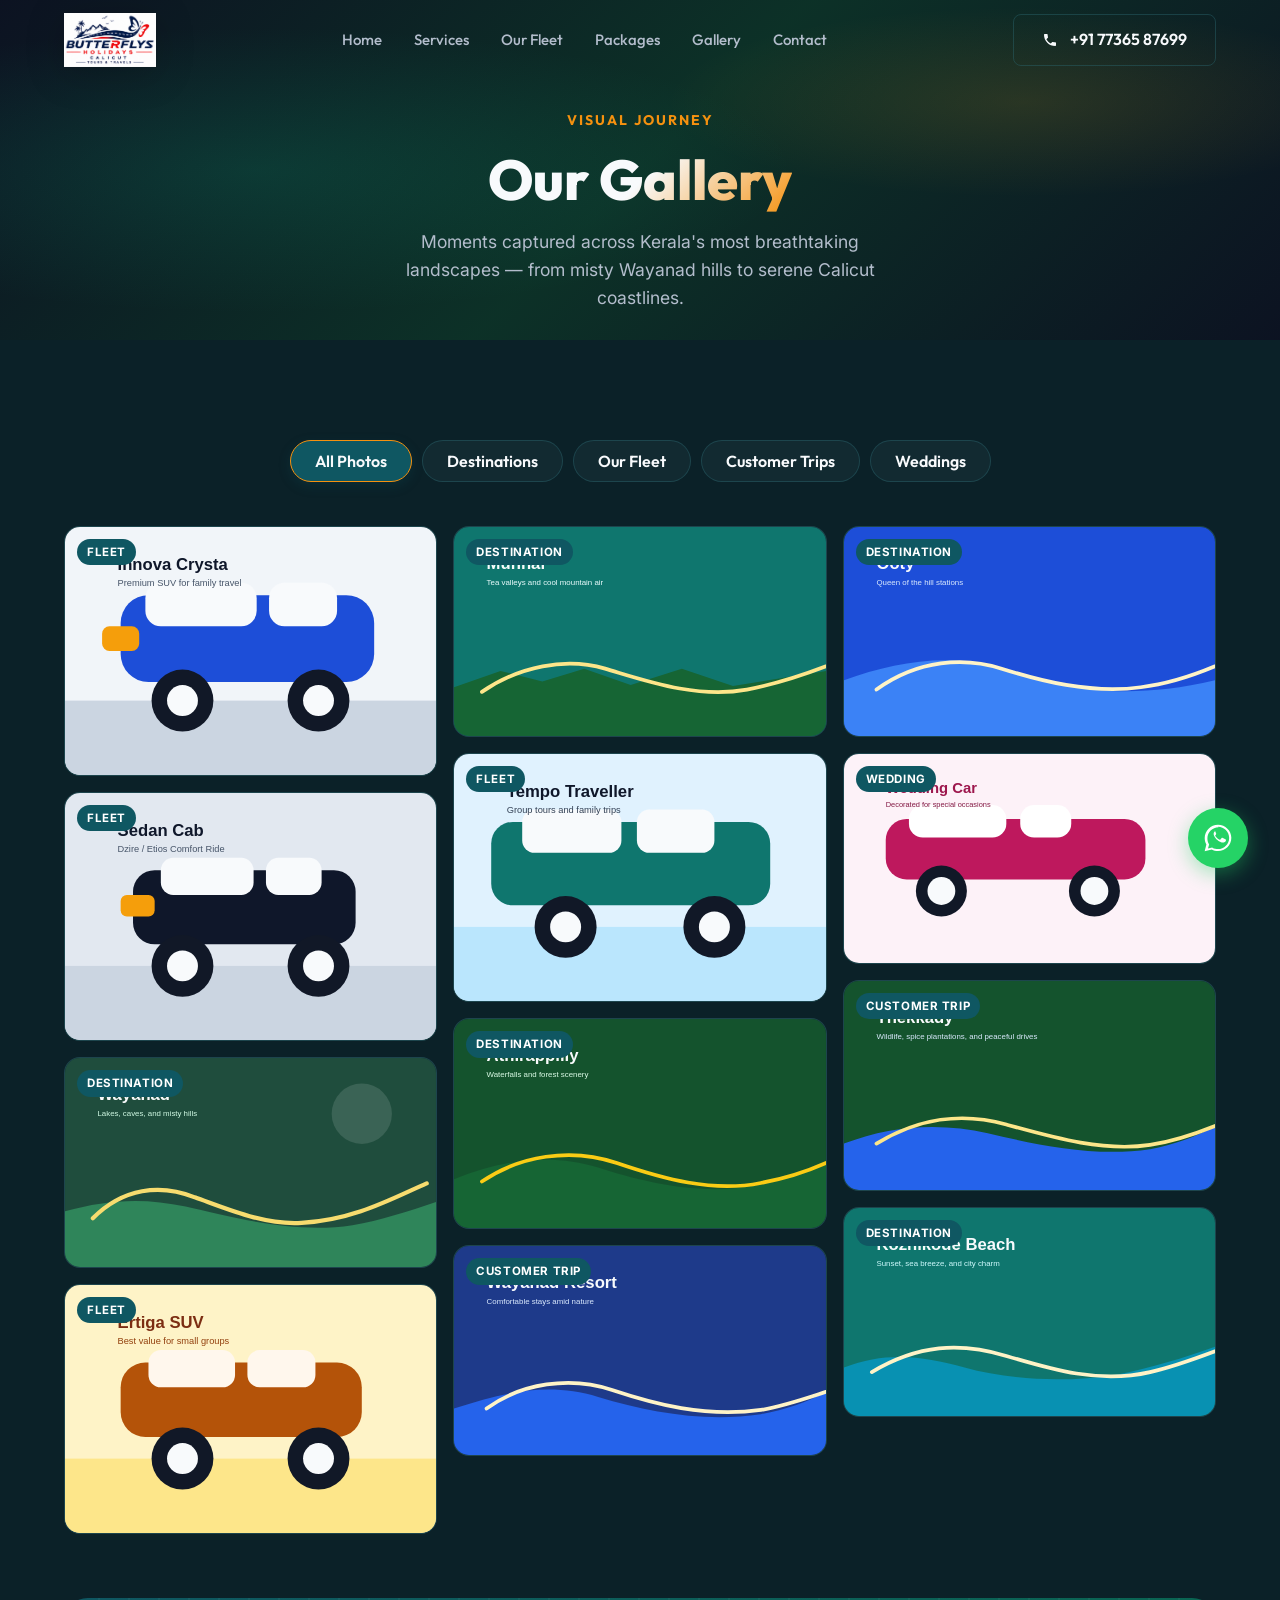
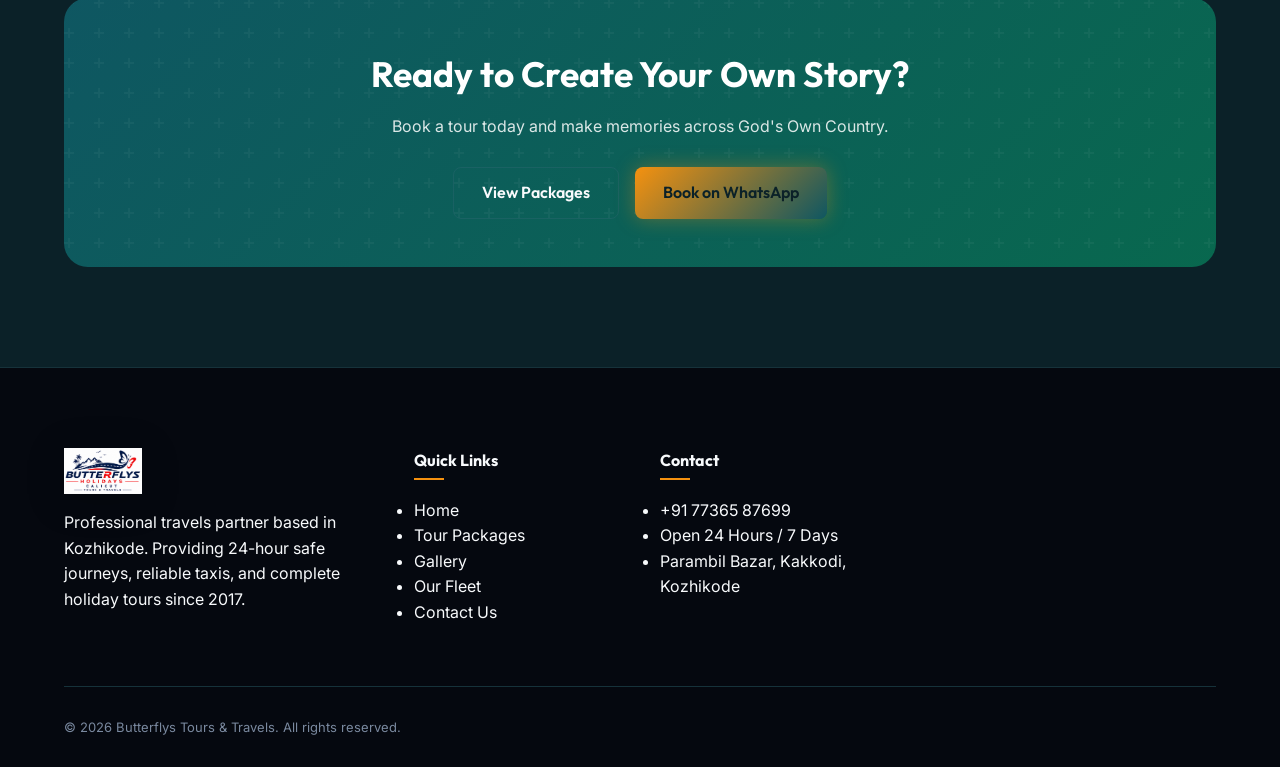
==== commit d537f51d: "v1 version" ====
--- a/gallery.html
+++ b/gallery.html
@@ -18,6 +18,11 @@
     <meta property="og:description"
         content="Explore our Kerala travel gallery — stunning destinations, comfortable vehicles, and happy customers.">
     <meta property="og:url" content="https://www.butterflystourstravels.com/gallery.html">
+
+    <!-- Favicon / Icons -->
+    <link rel="icon" type="image/png" href="assets/images/butterflys_holidays_logos/small_logo.png">
+    <link rel="apple-touch-icon" href="assets/images/butterflys_holidays_logos/apple_touch_icon.png">
+    <meta name="theme-color" content="#0c4a52">
 
     <!-- CSS Stylesheet -->
     <link rel="stylesheet" href="style.css">
@@ -248,10 +253,8 @@
     <!-- Header -->
     <header class="header" id="header">
         <div class="container">
-            <a href="index.html#home" class="logo" id="logo-link" data-site="logo-text">
-                <svg class="logo-butterfly" viewBox="0 0 24 24">
-                    <path d="M12 21c-.5 0-1-.3-1.3-.8L8.4 16c-1.3-.2-2.5-.9-3.3-1.9-.9-1.1-1.3-2.6-1-4.1.3-1.6 1.4-3 3-3.6 1.1-.5 2.3-.4 3.4.1.7.3 1.2.7 1.5 1.2.3-.5.8-.9 1.5-1.2 1.1-.5 2.3-.5 3.4-.1 1.6.6 2.7 2 3 3.6.3 1.5-.1 3-.9 4.1-.8 1-2 1.7-3.3 1.9l-2.3 4.2c-.3.5-.8.8-1.3.8zm-2.4-7l2.4 4.3 2.4-4.3c1.1-.2 2.1-.8 2.7-1.6.7-.9 1-2.1.8-3.2-.2-1.1-1-2.1-2.1-2.5-.8-.3-1.7-.3-2.4.1-.6.3-1.1.9-1.4 1.6l-.3.6-.3-.6c-.3-.7-.8-1.3-1.4-1.6-.7-.4-1.6-.4-2.4-.1-1.1.4-1.9 1.4-2.1 2.5-.2 1.1.1 2.3.8 3.2.7.8 1.7 1.4 2.7 1.6z"/>
-                </svg>
+            <a href="index.html#home" class="logo" id="logo-link">
+                <img src="assets/images/butterflys_holidays_logos/main_logo.png" alt="Butterflys Holidays Calicut" class="brand-logo">
             </a>
 
             <nav class="nav-menu" id="nav-menu">
@@ -320,7 +323,8 @@
         <div class="container">
             <div class="footer-grid">
                 <div class="footer-col footer-brand">
-                    <a href="index.html#home" class="logo" data-site="footer-logo-text">
+                    <a href="index.html#home" class="logo mb-2">
+                        <img src="assets/images/butterflys_holidays_logos/main_logo.png" alt="Butterflys Holidays Calicut" class="brand-logo">
                     </a>
                     <p data-site="footer-about"></p>
                 </div>
--- a/style.css
+++ b/style.css
@@ -7,19 +7,19 @@
     --font-heading: 'Outfit', 'Inter', sans-serif;
     --font-body: 'Inter', sans-serif;
 
-    /* Color Palette (Vibrant & Dark Modern Theme) */
-    --primary: hsl(164, 85%, 30%);      /* Deep Kerala Emerald */
-    --primary-light: hsl(164, 85%, 40%);
-    --accent: rgb(0, 230, 118);         /* Glowing Mint / WhatsApp green */
-    --accent-rgb: 0, 230, 118;
-    --amber: hsl(38, 100%, 55%);        /* Sunset Gold */
-    --danger: hsl(354, 80%, 55%);       /* Crimson */
+    /* Color Palette (Teal & Gold Brand Theme) */
+    --primary: hsl(188, 74%, 22%);      /* Deep Teal */
+    --primary-light: hsl(188, 63%, 34%);
+    --accent: hsl(34, 92%, 51%);       /* Warm Gold/Amber */
+    --accent-rgb: 244, 150, 27;        /* Warm Gold RGB */
+    --amber: hsl(39, 100%, 56%);       /* Bright Sun Gold */
+    --danger: hsl(8, 84%, 49%);        /* Coral Red */
 
     /* Theme Neutral Colors */
-    --bg-base: hsl(222, 47%, 7%);        /* Deep Navy Midnight */
-    --bg-surface: hsla(222, 47%, 13%, 0.7); /* Translucent surface */
-    --border-color: hsla(222, 47%, 25%, 0.5);
-    --border-color-glow: hsla(164, 85%, 50%, 0.25);
+    --bg-base: hsl(194, 58%, 10%);      /* Deep Sea Navy */
+    --bg-surface: hsla(194, 45%, 14%, 0.82); /* Translucent surface */
+    --border-color: hsla(188, 45%, 30%, 0.45);
+    --border-color-glow: hsla(34, 92%, 51%, 0.3);
     
     --text-primary: hsl(210, 40%, 98%);
     --text-secondary: hsl(215, 20%, 75%);
@@ -29,7 +29,7 @@
     --shadow-sm: 0 2px 8px rgba(0, 0, 0, 0.15);
     --shadow-md: 0 8px 24px rgba(0, 0, 0, 0.3);
     --shadow-lg: 0 16px 48px rgba(0, 0, 0, 0.5);
-    --shadow-accent: 0 0 20px hsla(164, 85%, 50%, 0.4);
+    --shadow-accent: 0 0 20px hsla(34, 92%, 51%, 0.35);
     
     --radius-sm: 8px;
     --radius-md: 16px;
@@ -76,6 +76,19 @@
     display: block;
 }
 
+.brand-logo {
+    height: 54px;
+    width: auto;
+    max-width: 220px;
+    object-fit: contain;
+    display: block;
+    filter: drop-shadow(0 6px 18px rgba(0, 0, 0, 0.18));
+}
+
+.footer .brand-logo {
+    height: 46px;
+}
+
 button, input, select, textarea {
     font-family: inherit;
     font-size: inherit;
@@ -166,24 +179,24 @@
 .btn-primary {
     background-color: var(--primary);
     color: var(--text-primary);
-    box-shadow: 0 4px 14px rgba(0, 77, 64, 0.4);
+    box-shadow: 0 4px 14px rgba(12, 74, 82, 0.4);
 }
 
 .btn-primary:hover {
     background-color: var(--primary-light);
     transform: translateY(-2px);
-    box-shadow: 0 6px 20px rgba(0, 77, 64, 0.6);
+    box-shadow: 0 6px 20px rgba(12, 74, 82, 0.6);
 }
 
 .btn-accent {
-    background: linear-gradient(135deg, var(--accent) 0%, hsl(164, 100%, 40%) 100%);
-    color: hsl(222, 47%, 5%);
+    background: linear-gradient(135deg, var(--accent) 0%, var(--primary) 100%);
+    color: hsl(194, 58%, 10%);
     box-shadow: var(--shadow-accent);
 }
 
 .btn-accent:hover {
     transform: translateY(-2px);
-    box-shadow: 0 8px 25px hsla(164, 85%, 50%, 0.6);
+    box-shadow: 0 8px 25px hsla(34, 92%, 51%, 0.45);
 }
 
 .btn-outline {
@@ -193,7 +206,7 @@
 
 .btn-outline:hover {
     border-color: var(--accent);
-    background-color: rgba(0, 230, 118, 0.05);
+    background-color: rgba(244, 150, 27, 0.08);
     transform: translateY(-2px);
 }
 
@@ -322,7 +335,7 @@
 }
 
 .hero-badge {
-    background-color: rgba(0, 230, 118, 0.1);
+    background-color: rgba(244, 150, 27, 0.12);
     border: 1px solid var(--border-color-glow);
     padding: 8px 16px;
     border-radius: var(--radius-full);
@@ -341,14 +354,14 @@
     height: 8px;
     background-color: var(--accent);
     border-radius: 50%;
-    box-shadow: 0 0 0 0 rgba(0, 230, 118, 0.7);
+    box-shadow: 0 0 0 0 rgba(244, 150, 27, 0.7);
     animation: pulse 1.5s infinite;
 }
 
 @keyframes pulse {
-    0% { transform: scale(0.95); box-shadow: 0 0 0 0 rgba(0, 230, 118, 0.7); }
-    70% { transform: scale(1); box-shadow: 0 0 0 8px rgba(0, 230, 118, 0); }
-    100% { transform: scale(0.95); box-shadow: 0 0 0 0 rgba(0, 230, 118, 0); }
+    0% { transform: scale(0.95); box-shadow: 0 0 0 0 rgba(244, 150, 27, 0.7); }
+    70% { transform: scale(1); box-shadow: 0 0 0 8px rgba(244, 150, 27, 0); }
+    100% { transform: scale(0.95); box-shadow: 0 0 0 0 rgba(244, 150, 27, 0); }
 }
 
 .hero-title {
@@ -459,7 +472,7 @@
 .form-input:focus, .form-select:focus {
     border-color: var(--accent);
     background-color: rgba(11, 19, 32, 0.7);
-    box-shadow: 0 0 0 3px rgba(0, 230, 118, 0.15);
+    box-shadow: 0 0 0 3px rgba(244, 150, 27, 0.15);
 }
 
 /* Customize dropdown select arrow */
@@ -524,7 +537,7 @@
 .service-icon-box {
     width: 60px;
     height: 60px;
-    background-color: rgba(0, 77, 64, 0.2);
+    background-color: rgba(12, 74, 82, 0.2);
     border-radius: var(--radius-sm);
     display: flex;
     align-items: center;
@@ -537,7 +550,7 @@
 .service-card:hover .service-icon-box {
     background-color: var(--primary);
     transform: rotate(5deg) scale(1.05);
-    box-shadow: 0 0 15px rgba(0, 77, 64, 0.4);
+    box-shadow: 0 0 15px rgba(12, 74, 82, 0.4);
 }
 
 .service-icon-box svg {
@@ -591,7 +604,7 @@
     background-color: var(--primary);
     border-color: var(--accent);
     color: var(--text-primary);
-    box-shadow: 0 4px 12px rgba(0, 77, 64, 0.3);
+    box-shadow: 0 4px 12px rgba(12, 74, 82, 0.3);
 }
 
 .fleet-grid {
@@ -619,7 +632,7 @@
 .fleet-img-container {
     position: relative;
     height: 220px;
-    background-color: #0b1320;
+    background-color: hsl(194, 58%, 10%);
     overflow: hidden;
 }
 
@@ -796,7 +809,7 @@
     content: '“';
     font-size: 60px;
     font-family: Georgia, serif;
-    color: rgba(0, 230, 118, 0.2);
+    color: rgba(244, 150, 27, 0.2);
     position: absolute;
     top: 10px;
     left: 20px;
@@ -917,7 +930,7 @@
 .contact-icon-box {
     width: 48px;
     height: 48px;
-    background-color: rgba(0, 230, 118, 0.1);
+    background-color: rgba(244, 150, 27, 0.12);
     border: 1px solid var(--border-color-glow);
     border-radius: var(--radius-sm);
     display: flex;
@@ -932,7 +945,7 @@
     padding: 0;
     overflow: hidden;
     border-radius: calc(var(--radius-sm) - 2px);
-    background: linear-gradient(135deg, rgba(0, 230, 118, 0.16), rgba(11, 19, 32, 0.8));
+    background: linear-gradient(135deg, rgba(244, 150, 27, 0.16), rgba(11, 19, 32, 0.8));
 }
 
 .map-preview-iframe,
@@ -1010,7 +1023,7 @@
 .form-textarea:focus {
     border-color: var(--accent);
     background-color: rgba(11, 19, 32, 0.7);
-    box-shadow: 0 0 0 3px rgba(0, 230, 118, 0.15);
+    box-shadow: 0 0 0 3px rgba(244, 150, 27, 0.15);
 }
 
 /* Footer */
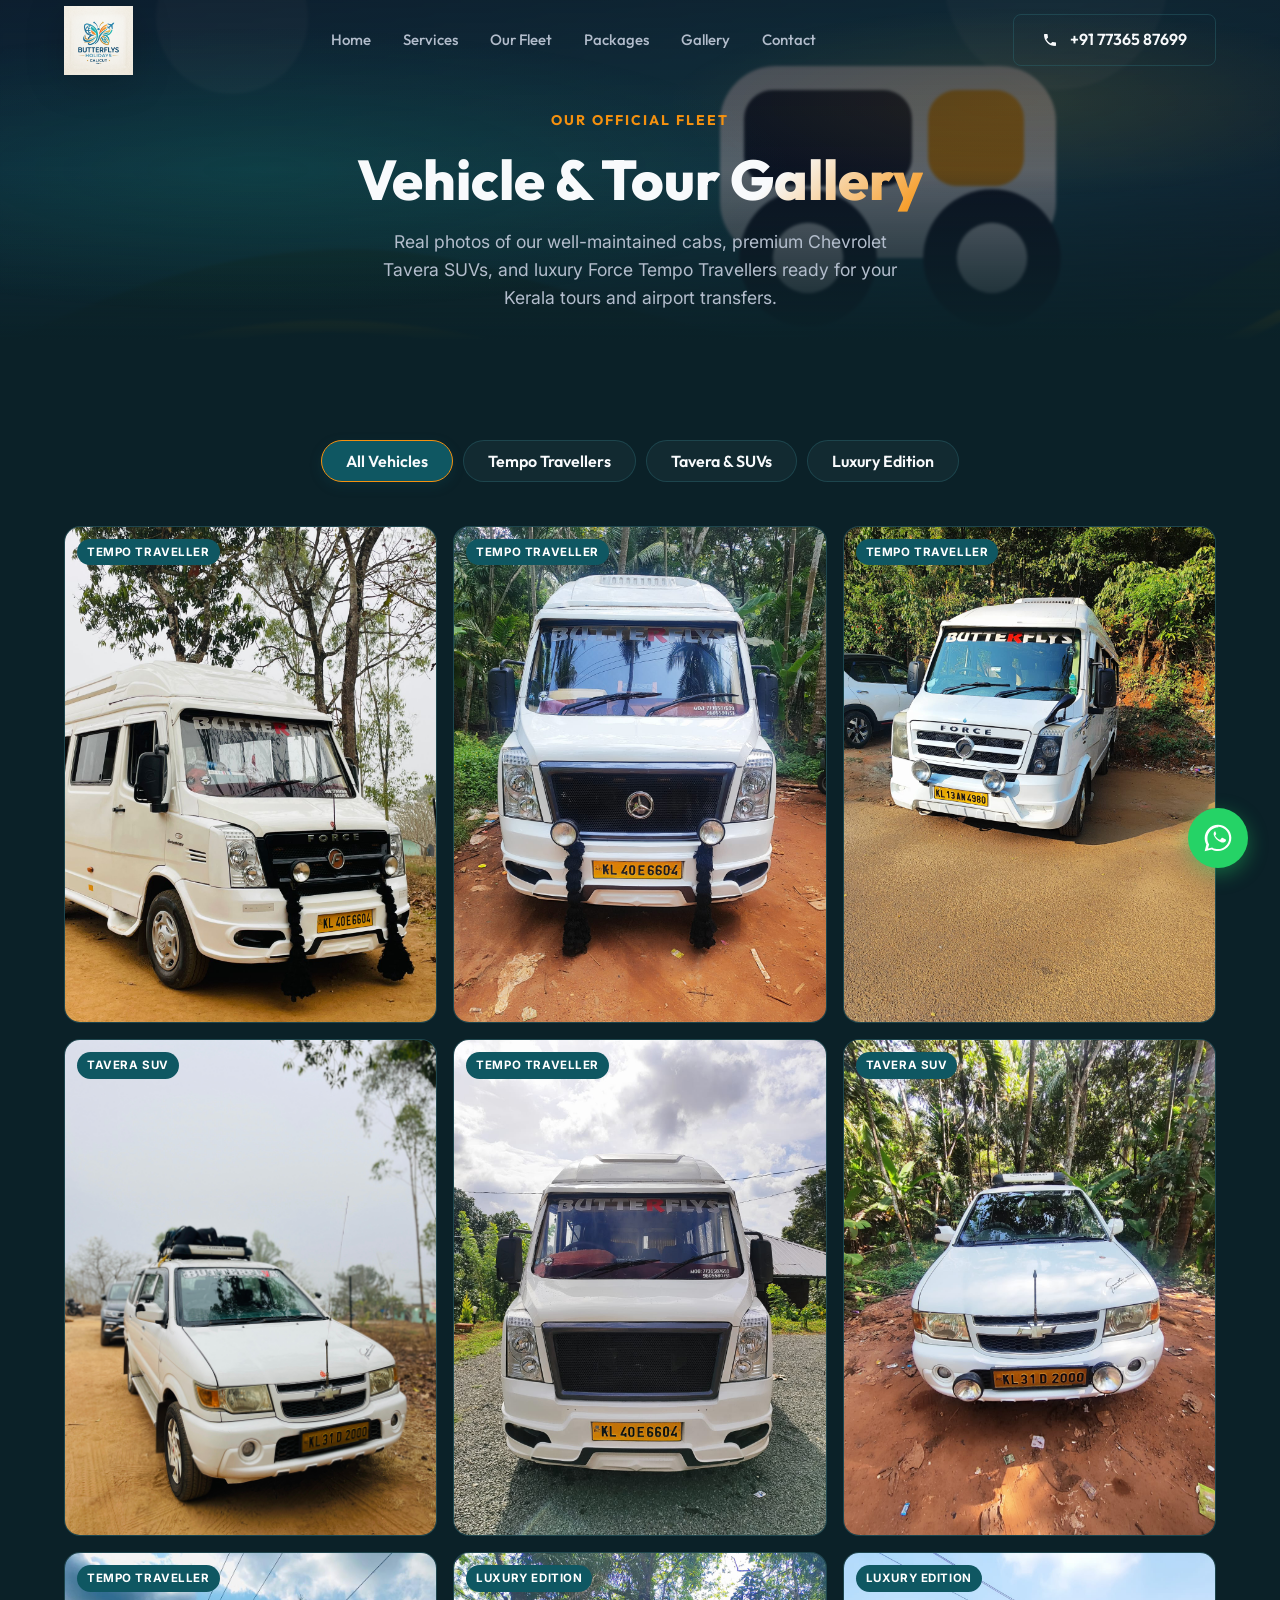
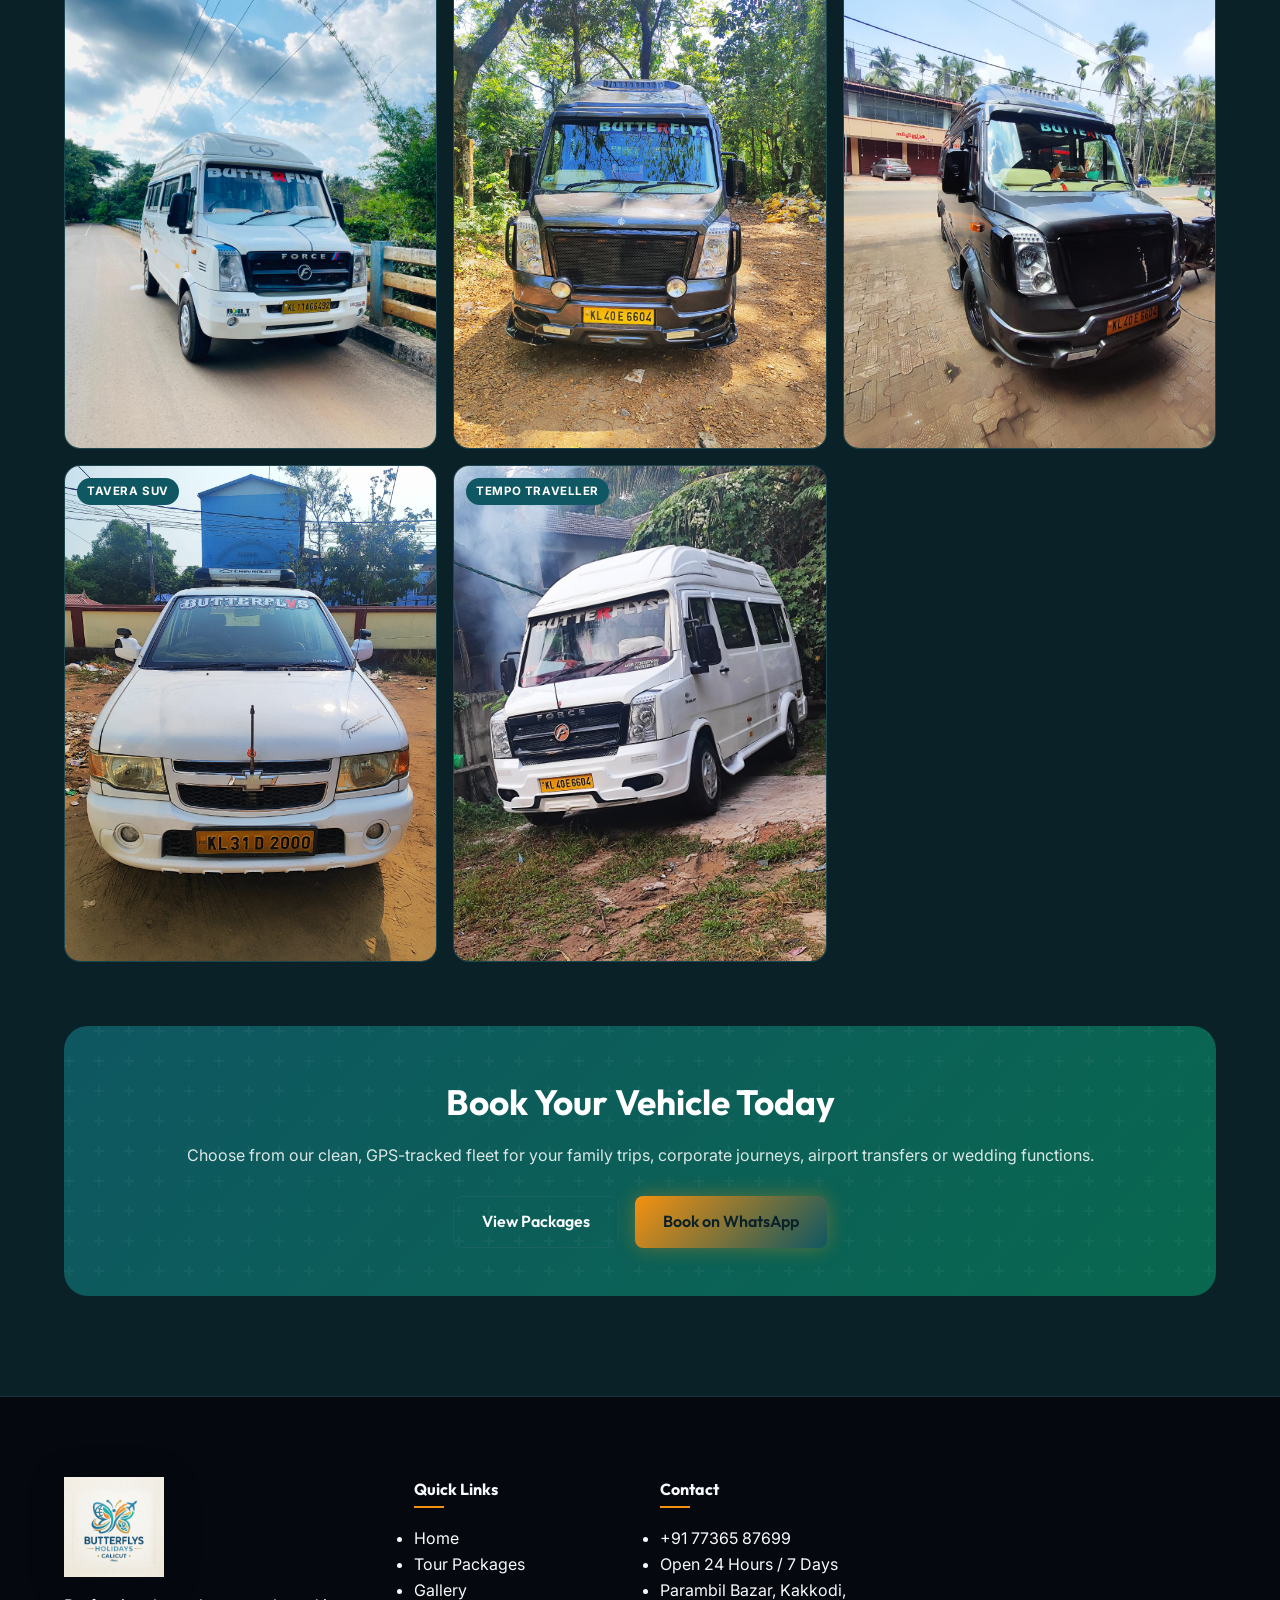
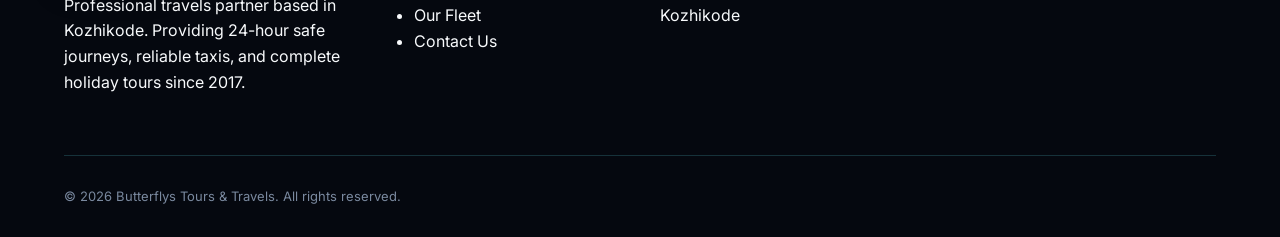
==== commit e83ccbda: "feat: modularize gallery page assets, data schemas, and styling with dynamic content loader implemen" ====
--- a/gallery.html
+++ b/gallery.html
@@ -25,227 +25,8 @@
     <meta name="theme-color" content="#0c4a52">
 
     <!-- CSS Stylesheet -->
-    <link rel="stylesheet" href="style.css">
-    <style>
-        /* Page Hero */
-        .page-hero {
-            min-height: 340px;
-            display: flex;
-            align-items: center;
-            justify-content: center;
-            background: linear-gradient(135deg, hsl(222,47%,9%) 0%, hsl(164,60%,12%) 50%, hsl(222,47%,9%) 100%);
-            position: relative;
-            overflow: hidden;
-            padding-top: var(--header-height);
-        }
-        .page-hero::before {
-            content: '';
-            position: absolute;
-            inset: 0;
-            background:
-                radial-gradient(ellipse 60% 60% at 20% 50%, hsla(164,85%,35%,0.18) 0%, transparent 70%),
-                radial-gradient(ellipse 40% 40% at 80% 30%, hsla(38,100%,55%,0.12) 0%, transparent 70%);
-        }
-        .page-hero-content {
-            position: relative;
-            text-align: center;
-            z-index: 1;
-            padding: 0 20px;
-        }
-        .page-hero-content .section-tag { display: inline-block; margin-bottom: 16px; }
-        .page-hero-title {
-            font-family: var(--font-heading);
-            font-size: clamp(2.2rem, 5vw, 3.5rem);
-            font-weight: 800;
-            line-height: 1.15;
-            margin-bottom: 16px;
-        }
-        .page-hero-desc {
-            color: var(--text-secondary);
-            font-size: 1.1rem;
-            max-width: 520px;
-            margin: 0 auto;
-        }
-
-        /* Filter Tabs */
-        .gallery-filters {
-            display: flex;
-            flex-wrap: wrap;
-            gap: 10px;
-            justify-content: center;
-            margin-bottom: 44px;
-        }
-
-        /* Masonry Grid */
-        .gallery-grid {
-            columns: 3;
-            column-gap: 16px;
-        }
-        @media (max-width: 900px) { .gallery-grid { columns: 2; } }
-        @media (max-width: 540px) { .gallery-grid { columns: 1; } }
-
-        .gallery-item {
-            break-inside: avoid;
-            margin-bottom: 16px;
-            border-radius: var(--radius-md);
-            overflow: hidden;
-            position: relative;
-            cursor: pointer;
-            background: var(--bg-surface);
-            border: 1px solid var(--border-color);
-            transition: var(--transition-smooth);
-        }
-        .gallery-item:hover {
-            transform: translateY(-4px);
-            border-color: var(--border-color-glow);
-            box-shadow: var(--shadow-accent);
-        }
-        .gallery-item img {
-            width: 100%;
-            height: auto;
-            display: block;
-            transition: transform 0.5s cubic-bezier(0.4,0,0.2,1);
-        }
-        .gallery-item:hover img { transform: scale(1.04); }
-
-        .gallery-item-overlay {
-            position: absolute;
-            inset: 0;
-            background: linear-gradient(to top, rgba(0,0,0,0.7) 0%, transparent 60%);
-            opacity: 0;
-            transition: var(--transition-smooth);
-            display: flex;
-            align-items: flex-end;
-            padding: 20px;
-        }
-        .gallery-item:hover .gallery-item-overlay { opacity: 1; }
-
-        .gallery-item-label {
-            color: #fff;
-            font-size: 0.9rem;
-            font-weight: 600;
-            letter-spacing: 0.03em;
-            display: flex;
-            align-items: center;
-            gap: 8px;
-        }
-        .gallery-item-label svg { width: 18px; height: 18px; fill: var(--accent); flex-shrink: 0; }
-
-        .gallery-tag-badge {
-            position: absolute;
-            top: 12px;
-            left: 12px;
-            background: var(--primary);
-            color: #fff;
-            font-size: 0.72rem;
-            font-weight: 700;
-            letter-spacing: 0.05em;
-            text-transform: uppercase;
-            padding: 4px 10px;
-            border-radius: var(--radius-full);
-        }
-
-        .gallery-item.hidden { display: none; }
-
-        /* Lightbox */
-        .lightbox-overlay {
-            position: fixed;
-            inset: 0;
-            background: rgba(0,0,0,0.92);
-            z-index: 9999;
-            display: flex;
-            align-items: center;
-            justify-content: center;
-            opacity: 0;
-            pointer-events: none;
-            transition: opacity 0.35s ease;
-            backdrop-filter: blur(6px);
-        }
-        .lightbox-overlay.active { opacity: 1; pointer-events: all; }
-        .lightbox-container {
-            position: relative;
-            max-width: 90vw;
-            max-height: 90vh;
-            display: flex;
-            flex-direction: column;
-            align-items: center;
-            gap: 16px;
-        }
-        .lightbox-img {
-            max-width: 88vw;
-            max-height: 78vh;
-            border-radius: var(--radius-md);
-            box-shadow: 0 32px 80px rgba(0,0,0,0.8);
-            object-fit: contain;
-        }
-        .lightbox-caption { color: var(--text-secondary); font-size: 0.95rem; text-align: center; }
-        .lightbox-close {
-            position: absolute;
-            top: -48px;
-            right: 0;
-            width: 40px;
-            height: 40px;
-            background: var(--bg-surface);
-            border: 1px solid var(--border-color);
-            border-radius: 50%;
-            display: flex;
-            align-items: center;
-            justify-content: center;
-            cursor: pointer;
-            color: var(--text-primary);
-            transition: var(--transition-fast);
-        }
-        .lightbox-close:hover { background: var(--danger); border-color: var(--danger); color: #fff; }
-        .lightbox-close svg { width: 20px; height: 20px; fill: currentColor; }
-        .lightbox-nav {
-            position: fixed;
-            top: 50%;
-            transform: translateY(-50%);
-            width: 48px;
-            height: 48px;
-            background: var(--bg-surface);
-            border: 1px solid var(--border-color);
-            border-radius: 50%;
-            display: flex;
-            align-items: center;
-            justify-content: center;
-            cursor: pointer;
-            color: var(--text-primary);
-            transition: var(--transition-fast);
-            z-index: 10000;
-        }
-        .lightbox-nav:hover { background: var(--primary); border-color: var(--primary); }
-        .lightbox-nav svg { width: 24px; height: 24px; fill: currentColor; }
-        .lightbox-prev { left: 20px; }
-        .lightbox-next { right: 20px; }
-
-        /* Gallery CTA Banner */
-        .gallery-cta {
-            margin-top: 64px;
-            background: linear-gradient(135deg, var(--primary) 0%, hsl(164,85%,22%) 100%);
-            border-radius: var(--radius-lg);
-            padding: 48px 32px;
-            text-align: center;
-            position: relative;
-            overflow: hidden;
-        }
-        .gallery-cta::before {
-            content: '';
-            position: absolute;
-            inset: 0;
-            background: url("data:image/svg+xml,%3Csvg width='60' height='60' viewBox='0 0 60 60' xmlns='http://www.w3.org/2000/svg'%3E%3Cg fill='%23fff' fill-opacity='0.04'%3E%3Cpath d='M36 34v-4h-2v4h-4v2h4v4h2v-4h4v-2h-4zm0-30V0h-2v4h-4v2h4v4h2V6h4V4h-4zM6 34v-4H4v4H0v2h4v4h2v-4h4v-2H6zM6 4V0H4v4H0v2h4v4h2V6h4V4H6z'/%3E%3C/g%3E%3C/svg%3E");
-        }
-        .gallery-cta h2 {
-            font-family: var(--font-heading);
-            font-size: clamp(1.5rem,3vw,2.2rem);
-            font-weight: 700;
-            color: #fff;
-            margin-bottom: 12px;
-            position: relative;
-        }
-        .gallery-cta p { color: rgba(255,255,255,0.85); margin-bottom: 28px; position: relative; }
-        .gallery-cta .btn { position: relative; }
-    </style>
+    <link rel="stylesheet" href="css/style.css">
+    <link rel="stylesheet" href="css/gallery.css">
 </head>
 
 <body data-page="gallery">
@@ -254,7 +35,7 @@
     <header class="header" id="header">
         <div class="container">
             <a href="index.html#home" class="logo" id="logo-link">
-                <img src="assets/images/butterflys_holidays_logos/main_logo.png" alt="Butterflys Holidays Calicut" class="brand-logo">
+                <img src="assets/images/butterflys_holidays_logos/image.png" alt="Butterflys Holidays Calicut" class="brand-logo">
             </a>
 
             <nav class="nav-menu" id="nav-menu">
@@ -280,6 +61,13 @@
 
     <!-- Page Hero -->
     <section class="page-hero">
+        <div class="hero-video-bg">
+            <video autoplay loop muted playsinline poster="assets/images/hero-banner.svg">
+                <source src="assets/videos/hero-background.mp4" type="video/mp4">
+                <source src="assets/videos/need_to_background_only_shbo.mp4" type="video/mp4">
+            </video>
+            <div class="hero-video-overlay"></div>
+        </div>
         <div class="page-hero-content">
             <span class="section-tag" data-gallery="hero-tag"></span>
             <h1 class="page-hero-title"><span data-gallery="hero-title"></span> <span class="text-gradient" data-gallery="hero-gradient"></span></h1>
@@ -293,11 +81,10 @@
 
             <!-- Filter Tabs -->
             <div class="gallery-filters">
-                <button class="tab-btn active" data-filter="all" id="filter-all">All Photos</button>
-                <button class="tab-btn" data-filter="destinations" id="filter-destinations">Destinations</button>
-                <button class="tab-btn" data-filter="fleet" id="filter-fleet">Our Fleet</button>
-                <button class="tab-btn" data-filter="trips" id="filter-trips">Customer Trips</button>
-                <button class="tab-btn" data-filter="wedding" id="filter-wedding">Weddings</button>
+                <button class="tab-btn active" data-filter="all" id="filter-all">All Vehicles</button>
+                <button class="tab-btn" data-filter="traveller" id="filter-traveller">Tempo Travellers</button>
+                <button class="tab-btn" data-filter="suv" id="filter-suv">Tavera & SUVs</button>
+                <button class="tab-btn" data-filter="luxury" id="filter-luxury">Luxury Edition</button>
             </div>
 
             <!-- Gallery items rendered by content-loader.js from data/gallery.json -->
@@ -324,7 +111,7 @@
             <div class="footer-grid">
                 <div class="footer-col footer-brand">
                     <a href="index.html#home" class="logo mb-2">
-                        <img src="assets/images/butterflys_holidays_logos/main_logo.png" alt="Butterflys Holidays Calicut" class="brand-logo">
+                        <img src="assets/images/butterflys_holidays_logos/image.png" alt="Butterflys Holidays Calicut" class="brand-logo">
                     </a>
                     <p data-site="footer-about"></p>
                 </div>
@@ -378,7 +165,7 @@
         </a>
     </div>
 
-    <script src="script.js"></script>
+    <script src="js/script.js"></script>
     <script src="js/content-loader.js"></script>
 </body>
 
--- a/css/style.css
+++ b/css/style.css
@@ -0,0 +1,1516 @@
+/* Google Fonts */
+@import url('https://fonts.googleapis.com/css2?family=Inter:wght@300;400;500;600;700&family=Outfit:wght@400;500;600;700;800&display=swap');
+
+/* CSS Custom Properties - Design Tokens */
+:root {
+    /* Typography */
+    --font-heading: 'Outfit', 'Inter', sans-serif;
+    --font-body: 'Inter', sans-serif;
+
+    /* Color Palette (Teal & Gold Brand Theme) */
+    --primary: hsl(188, 74%, 22%);      /* Deep Teal */
+    --primary-light: hsl(188, 63%, 34%);
+    --accent: hsl(34, 92%, 51%);       /* Warm Gold/Amber */
+    --accent-rgb: 244, 150, 27;        /* Warm Gold RGB */
+    --amber: hsl(39, 100%, 56%);       /* Bright Sun Gold */
+    --danger: hsl(8, 84%, 49%);        /* Coral Red */
+
+    /* Theme Neutral Colors */
+    --bg-base: hsl(194, 58%, 10%);      /* Deep Sea Navy */
+    --bg-surface: hsla(194, 45%, 14%, 0.82); /* Translucent surface */
+    --border-color: hsla(188, 45%, 30%, 0.45);
+    --border-color-glow: hsla(34, 92%, 51%, 0.3);
+    
+    --text-primary: hsl(210, 40%, 98%);
+    --text-secondary: hsl(215, 20%, 75%);
+    --text-muted: hsl(215, 16%, 55%);
+    
+    /* Effects & Layout */
+    --shadow-sm: 0 2px 8px rgba(0, 0, 0, 0.15);
+    --shadow-md: 0 8px 24px rgba(0, 0, 0, 0.3);
+    --shadow-lg: 0 16px 48px rgba(0, 0, 0, 0.5);
+    --shadow-accent: 0 0 20px hsla(34, 92%, 51%, 0.35);
+    
+    --radius-sm: 8px;
+    --radius-md: 16px;
+    --radius-lg: 24px;
+    --radius-full: 9999px;
+    
+    --transition-fast: 0.2s cubic-bezier(0.4, 0, 0.2, 1);
+    --transition-smooth: 0.4s cubic-bezier(0.4, 0, 0.2, 1);
+    
+    --container-max: 1200px;
+    --header-height: 80px;
+}
+
+/* Reset & Global Base */
+*, *::before, *::after {
+    box-sizing: border-box;
+    margin: 0;
+    padding: 0;
+}
+
+html {
+    scroll-behavior: smooth;
+    scroll-padding-top: var(--header-height);
+}
+
+body {
+    font-family: var(--font-body);
+    background-color: var(--bg-base);
+    color: var(--text-primary);
+    line-height: 1.6;
+    overflow-x: hidden;
+    -webkit-font-smoothing: antialiased;
+}
+
+a {
+    color: inherit;
+    text-decoration: none;
+    transition: var(--transition-fast);
+}
+
+img {
+    max-width: 100%;
+    height: auto;
+    display: block;
+}
+
+.brand-logo {
+    height: 69px;
+    width: auto;
+    max-width: 220px;
+    object-fit: contain;
+    display: block;
+    filter: drop-shadow(0 6px 18px rgba(0, 0, 0, 0.18));
+    transition: transform 0.3s ease;
+}
+
+.logo:hover .brand-logo {
+    transform: scale(1.03);
+}
+
+.footer .brand-logo {
+    height: 100px;
+    max-width: 260px;
+}
+
+button, input, select, textarea {
+    font-family: inherit;
+    font-size: inherit;
+    color: inherit;
+    background: transparent;
+    border: none;
+    outline: none;
+}
+
+/* Utilities */
+.container {
+    width: 100%;
+    max-width: var(--container-max);
+    margin: 0 auto;
+    padding: 0 24px;
+}
+
+.text-gradient {
+    background: linear-gradient(135deg, var(--text-primary) 30%, var(--accent) 100%);
+    -webkit-background-clip: text;
+    -webkit-text-fill-color: transparent;
+}
+
+.text-gradient-gold {
+    background: linear-gradient(135deg, var(--amber) 30%, hsl(45, 100%, 70%) 100%);
+    -webkit-background-clip: text;
+    -webkit-text-fill-color: transparent;
+}
+
+.section-padding {
+    padding: 100px 0;
+}
+
+.text-center { text-align: center; }
+
+.mb-1 { margin-bottom: 8px; }
+.mb-2 { margin-bottom: 16px; }
+.mb-3 { margin-bottom: 24px; }
+.mb-4 { margin-bottom: 32px; }
+.mb-5 { margin-bottom: 48px; }
+
+/* Section Headers */
+.section-header {
+    max-width: 600px;
+    margin: 0 auto 60px auto;
+}
+
+.section-tag {
+    font-family: var(--font-heading);
+    text-transform: uppercase;
+    font-size: 14px;
+    font-weight: 700;
+    letter-spacing: 2px;
+    color: var(--accent);
+    display: inline-block;
+    margin-bottom: 12px;
+}
+
+.section-title {
+    font-family: var(--font-heading);
+    font-size: 36px;
+    font-weight: 800;
+    line-height: 1.2;
+    margin-bottom: 16px;
+}
+
+.section-desc {
+    color: var(--text-secondary);
+    font-size: 16px;
+}
+
+/* Button styles */
+.btn {
+    display: inline-flex;
+    align-items: center;
+    justify-content: center;
+    gap: 8px;
+    padding: 12px 28px;
+    font-family: var(--font-heading);
+    font-weight: 600;
+    border-radius: var(--radius-sm);
+    cursor: pointer;
+    transition: var(--transition-smooth);
+    position: relative;
+    overflow: hidden;
+    white-space: nowrap;
+}
+
+.btn-sm {
+    padding: 8px 18px;
+    font-size: 13px;
+    letter-spacing: 0.3px;
+}
+
+.btn-primary {
+    background-color: var(--primary);
+    color: var(--text-primary);
+    box-shadow: 0 4px 14px rgba(12, 74, 82, 0.4);
+}
+
+.btn-primary:hover {
+    background-color: var(--primary-light);
+    transform: translateY(-2px);
+    box-shadow: 0 6px 20px rgba(12, 74, 82, 0.6);
+}
+
+.btn-accent {
+    background: linear-gradient(135deg, var(--accent) 0%, var(--primary) 100%);
+    color: hsl(194, 58%, 10%);
+    box-shadow: var(--shadow-accent);
+}
+
+.btn-accent:hover {
+    transform: translateY(-2px);
+    box-shadow: 0 8px 25px hsla(34, 92%, 51%, 0.45);
+}
+
+.btn-outline {
+    border: 1px solid var(--border-color);
+    color: var(--text-primary);
+}
+
+.btn-outline:hover {
+    border-color: var(--accent);
+    background-color: rgba(244, 150, 27, 0.08);
+    transform: translateY(-2px);
+}
+
+/* Header & Navigation */
+.header {
+    position: fixed;
+    top: 0;
+    left: 0;
+    width: 100%;
+    height: var(--header-height);
+    display: flex;
+    align-items: center;
+    z-index: 1000;
+    transition: var(--transition-smooth);
+}
+
+.header.scrolled {
+    background-color: rgba(11, 19, 32, 0.85);
+    backdrop-filter: blur(16px);
+    border-bottom: 1px solid var(--border-color);
+    height: 70px;
+}
+
+.header .container {
+    display: flex;
+    justify-content: space-between;
+    align-items: center;
+}
+
+.logo {
+    font-family: var(--font-heading);
+    font-weight: 800;
+    font-size: 24px;
+    display: flex;
+    align-items: center;
+    gap: 8px;
+    color: var(--text-primary);
+}
+
+.logo span {
+    color: var(--accent);
+}
+
+.logo-butterfly {
+    width: 32px;
+    height: 32px;
+    fill: var(--accent);
+    filter: drop-shadow(0 0 8px var(--accent));
+    animation: flap 4s ease-in-out infinite;
+}
+
+@keyframes flap {
+    0%, 100% { transform: scaleX(1); }
+    50% { transform: scaleX(0.4); }
+}
+
+.nav-menu {
+    display: flex;
+    align-items: center;
+    gap: 32px;
+}
+
+.nav-link {
+    font-family: var(--font-heading);
+    font-weight: 500;
+    font-size: 15px;
+    color: var(--text-secondary);
+    position: relative;
+    padding: 8px 0;
+}
+
+.nav-link::after {
+    content: '';
+    position: absolute;
+    bottom: 0;
+    left: 0;
+    width: 0;
+    height: 2px;
+    background-color: var(--accent);
+    transition: var(--transition-fast);
+}
+
+.nav-link:hover, .nav-link.active {
+    color: var(--text-primary);
+}
+
+.nav-link:hover::after, .nav-link.active::after {
+    width: 100%;
+}
+
+.nav-actions {
+    display: flex;
+    align-items: center;
+    gap: 16px;
+}
+
+.menu-toggle {
+    display: none;
+    font-size: 24px;
+    cursor: pointer;
+}
+
+/* Hero Section */
+.hero {
+    min-height: 100vh;
+    padding-top: calc(var(--header-height) + 60px);
+    padding-bottom: 80px;
+    position: relative;
+    display: flex;
+    align-items: center;
+    overflow: hidden;
+    background-color: var(--bg-base);
+}
+
+.hero-video-bg {
+    position: absolute;
+    top: 0;
+    left: 0;
+    width: 100%;
+    height: 100%;
+    z-index: 0;
+    overflow: hidden;
+    pointer-events: none;
+}
+
+.hero-video-bg video {
+    width: 100%;
+    height: 100%;
+    object-fit: cover;
+    object-position: center;
+}
+
+.hero-video-overlay {
+    position: absolute;
+    top: 0;
+    left: 0;
+    width: 100%;
+    height: 100%;
+    background: linear-gradient(180deg, rgba(11, 19, 32, 0.78) 0%, rgba(11, 19, 32, 0.65) 50%, var(--bg-base) 100%);
+    backdrop-filter: blur(1.5px);
+}
+
+.hero .container {
+    position: relative;
+    z-index: 1;
+}
+
+.hero-grid {
+    display: grid;
+    grid-template-columns: 1.2fr 0.8fr;
+    gap: 48px;
+    align-items: center;
+}
+
+.hero-content {
+    animation: fadeInUp 0.8s ease-out;
+}
+
+.hero-badge {
+    background-color: rgba(244, 150, 27, 0.12);
+    border: 1px solid var(--border-color-glow);
+    padding: 8px 16px;
+    border-radius: var(--radius-full);
+    font-family: var(--font-heading);
+    font-size: 13px;
+    font-weight: 600;
+    color: var(--accent);
+    display: inline-flex;
+    align-items: center;
+    gap: 8px;
+    margin-bottom: 24px;
+}
+
+.hero-badge span.pulse-dot {
+    width: 8px;
+    height: 8px;
+    background-color: var(--accent);
+    border-radius: 50%;
+    box-shadow: 0 0 0 0 rgba(244, 150, 27, 0.7);
+    animation: pulse 1.5s infinite;
+}
+
+@keyframes pulse {
+    0% { transform: scale(0.95); box-shadow: 0 0 0 0 rgba(244, 150, 27, 0.7); }
+    70% { transform: scale(1); box-shadow: 0 0 0 8px rgba(244, 150, 27, 0); }
+    100% { transform: scale(0.95); box-shadow: 0 0 0 0 rgba(244, 150, 27, 0); }
+}
+
+.hero-title {
+    font-family: var(--font-heading);
+    font-size: 56px;
+    font-weight: 800;
+    line-height: 1.1;
+    margin-bottom: 24px;
+}
+
+.hero-title span {
+    display: block;
+}
+
+.hero-desc {
+    font-size: 18px;
+    color: var(--text-secondary);
+    margin-bottom: 40px;
+    max-width: 540px;
+}
+
+.hero-buttons {
+    display: flex;
+    gap: 16px;
+    margin-bottom: 40px;
+}
+
+.hero-stats {
+    display: flex;
+    gap: 40px;
+    border-top: 1px solid var(--border-color);
+    padding-top: 32px;
+}
+
+.stat-item h3 {
+    font-family: var(--font-heading);
+    font-size: 28px;
+    font-weight: 700;
+    color: var(--accent);
+}
+
+.stat-item p {
+    font-size: 13px;
+    color: var(--text-muted);
+}
+
+/* Quick Inquiry / Booking Form Card */
+.hero-booking-card {
+    background: var(--bg-surface);
+    backdrop-filter: blur(16px);
+    border: 1px solid var(--border-color);
+    border-radius: var(--radius-md);
+    padding: 32px;
+    box-shadow: var(--shadow-lg);
+    animation: fadeInRight 0.8s ease-out;
+}
+
+.booking-card-title {
+    font-family: var(--font-heading);
+    font-size: 22px;
+    font-weight: 700;
+    margin-bottom: 20px;
+}
+
+.booking-form {
+    display: flex;
+    flex-direction: column;
+    gap: 16px;
+}
+
+.form-group {
+    display: flex;
+    flex-direction: column;
+    gap: 6px;
+}
+
+.form-group label {
+    font-size: 12px;
+    font-weight: 600;
+    color: var(--text-secondary);
+    text-transform: uppercase;
+    letter-spacing: 0.5px;
+}
+
+.input-wrapper {
+    position: relative;
+}
+
+.input-icon {
+    position: absolute;
+    left: 12px;
+    top: 50%;
+    transform: translateY(-50%);
+    color: var(--text-muted);
+    font-size: 16px;
+}
+
+.form-input, .form-select {
+    width: 100%;
+    background-color: rgba(11, 19, 32, 0.5);
+    border: 1px solid var(--border-color);
+    border-radius: var(--radius-sm);
+    padding: 12px 12px 12px 38px;
+    color: var(--text-primary);
+    transition: var(--transition-fast);
+}
+
+.form-input:focus, .form-select:focus {
+    border-color: var(--accent);
+    background-color: rgba(11, 19, 32, 0.7);
+    box-shadow: 0 0 0 3px rgba(244, 150, 27, 0.15);
+}
+
+/* Customize dropdown select arrow */
+.form-select {
+    appearance: none;
+    background-image: url("data:image/svg+xml,%3Csvg xmlns='http://www.w3.org/2000/svg' viewBox='0 0 24 24' fill='none' stroke='%238892b0' stroke-width='2' stroke-linecap='round' stroke-linejoin='round'%3E%3Cpolyline points='6 9 12 15 18 9'%3E%3C/polyline%3E%3C/svg%3E");
+    background-repeat: no-repeat;
+    background-position: right 12px center;
+    background-size: 16px;
+    padding-right: 38px;
+}
+
+.booking-form .btn {
+    margin-top: 8px;
+}
+
+/* Services Section */
+.services {
+    background-color: hsl(222, 47%, 5%);
+    position: relative;
+}
+
+.services-grid {
+    display: grid;
+    grid-template-columns: repeat(auto-fit, minmax(280px, 1fr));
+    gap: 32px;
+}
+
+.service-card {
+    background-color: var(--bg-surface);
+    border: 1px solid var(--border-color);
+    border-radius: var(--radius-md);
+    padding: 40px 32px;
+    transition: var(--transition-smooth);
+    position: relative;
+    overflow: hidden;
+}
+
+.service-card::before {
+    content: '';
+    position: absolute;
+    top: 0;
+    left: 0;
+    width: 100%;
+    height: 4px;
+    background: linear-gradient(to right, var(--primary), var(--accent));
+    transform: scaleX(0);
+    transform-origin: left;
+    transition: var(--transition-smooth);
+}
+
+.service-card:hover {
+    transform: translateY(-8px);
+    border-color: var(--border-color-glow);
+    box-shadow: var(--shadow-md);
+}
+
+.service-card:hover::before {
+    transform: scaleX(1);
+}
+
+.service-icon-box {
+    width: 60px;
+    height: 60px;
+    background-color: rgba(12, 74, 82, 0.2);
+    border-radius: var(--radius-sm);
+    display: flex;
+    align-items: center;
+    justify-content: center;
+    margin-bottom: 24px;
+    transition: var(--transition-smooth);
+    border: 1px solid var(--border-color);
+}
+
+.service-card:hover .service-icon-box {
+    background-color: var(--primary);
+    transform: rotate(5deg) scale(1.05);
+    box-shadow: 0 0 15px rgba(12, 74, 82, 0.4);
+}
+
+.service-icon-box svg {
+    width: 32px;
+    height: 32px;
+    fill: var(--accent);
+    transition: var(--transition-smooth);
+}
+
+.service-card:hover .service-icon-box svg {
+    fill: var(--text-primary);
+}
+
+.service-title {
+    font-family: var(--font-heading);
+    font-size: 20px;
+    font-weight: 700;
+    margin-bottom: 12px;
+}
+
+.service-desc {
+    color: var(--text-secondary);
+    font-size: 14px;
+}
+
+/* Fleet Section */
+.fleet {
+    position: relative;
+}
+
+.fleet-tabs {
+    display: flex;
+    justify-content: center;
+    gap: 12px;
+    margin-bottom: 48px;
+    flex-wrap: wrap;
+}
+
+.tab-btn {
+    padding: 10px 24px;
+    background-color: var(--bg-surface);
+    border: 1px solid var(--border-color);
+    border-radius: var(--radius-full);
+    font-family: var(--font-heading);
+    font-weight: 600;
+    cursor: pointer;
+    transition: var(--transition-fast);
+}
+
+.tab-btn:hover, .tab-btn.active {
+    background-color: var(--primary);
+    border-color: var(--accent);
+    color: var(--text-primary);
+    box-shadow: 0 4px 12px rgba(12, 74, 82, 0.3);
+}
+
+.fleet-grid {
+    display: grid;
+    grid-template-columns: repeat(auto-fill, minmax(320px, 1fr));
+    gap: 28px;
+    align-items: stretch;
+}
+
+.fleet-card {
+    background-color: var(--bg-surface);
+    border: 1px solid var(--border-color);
+    border-radius: var(--radius-md);
+    overflow: hidden;
+    transition: var(--transition-smooth);
+    display: flex;
+    flex-direction: column;
+    height: 100%;
+}
+
+.fleet-card.hidden {
+    display: none !important;
+}
+
+.fleet-card:hover {
+    transform: translateY(-6px);
+    border-color: var(--border-color-glow);
+    box-shadow: var(--shadow-md);
+}
+
+.fleet-img-container {
+    position: relative;
+    height: 190px;
+    background: radial-gradient(circle at center, hsl(194, 58%, 12%) 0%, hsl(222, 47%, 9%) 100%);
+    overflow: hidden;
+    display: flex;
+    align-items: center;
+    justify-content: center;
+    padding: 10px;
+}
+
+.fleet-img-container img {
+    width: 100%;
+    height: 100%;
+    object-fit: contain;
+    transition: var(--transition-smooth);
+}
+
+.fleet-card:hover .fleet-img-container img {
+    transform: scale(1.04);
+}
+
+.fleet-tag {
+    position: absolute;
+    top: 12px;
+    right: 12px;
+    background: linear-gradient(135deg, var(--primary) 0%, hsl(164, 85%, 26%) 100%);
+    color: #ffffff;
+    padding: 5px 12px;
+    border-radius: var(--radius-full);
+    font-family: var(--font-heading);
+    font-size: 11px;
+    font-weight: 700;
+    letter-spacing: 0.5px;
+    text-transform: uppercase;
+    box-shadow: 0 4px 10px rgba(0,0,0,0.3);
+    z-index: 2;
+}
+
+.fleet-details {
+    padding: 22px;
+    display: flex;
+    flex-direction: column;
+    flex: 1 1 auto;
+}
+
+.fleet-name {
+    font-family: var(--font-heading);
+    font-size: 1.15rem;
+    font-weight: 700;
+    color: var(--text-primary);
+    margin-bottom: 8px;
+    line-height: 1.35;
+}
+
+.fleet-capacity {
+    display: flex;
+    align-items: center;
+    gap: 16px;
+    color: var(--text-secondary);
+    font-size: 13px;
+    margin-bottom: 14px;
+    padding-bottom: 12px;
+    border-bottom: 1px solid var(--border-color);
+}
+
+.fleet-capacity-item {
+    display: flex;
+    align-items: center;
+    gap: 6px;
+}
+
+.fleet-capacity-item svg {
+    width: 15px;
+    height: 15px;
+    fill: var(--accent);
+}
+
+.fleet-features {
+    list-style: none;
+    margin-bottom: 20px;
+    display: flex;
+    flex-direction: column;
+    gap: 8px;
+}
+
+.fleet-features li {
+    font-size: 13px;
+    color: var(--text-secondary);
+    display: flex;
+    align-items: center;
+    gap: 8px;
+}
+
+.fleet-features li svg {
+    width: 13px;
+    height: 13px;
+    fill: var(--accent);
+    flex-shrink: 0;
+}
+
+.fleet-ride-badge {
+    display: inline-flex;
+    align-items: center;
+    gap: 8px;
+    background: rgba(244, 150, 27, 0.08);
+    border: 1px dashed rgba(244, 150, 27, 0.4);
+    color: var(--accent);
+    padding: 6px 12px;
+    border-radius: var(--radius-sm);
+    font-size: 12px;
+    font-weight: 600;
+    margin-bottom: 14px;
+}
+
+.fleet-ride-badge svg {
+    width: 14px;
+    height: 14px;
+    fill: var(--accent);
+    flex-shrink: 0;
+}
+
+.fleet-price-row {
+    display: flex;
+    align-items: flex-end;
+    justify-content: space-between;
+    margin-top: auto;
+    padding-top: 16px;
+    border-top: 1px solid var(--border-color);
+    gap: 12px;
+}
+
+.fleet-price {
+    font-family: var(--font-heading);
+    flex: 1 1 auto;
+    min-width: 0;
+}
+
+.fleet-price span.label {
+    font-size: 11px;
+    color: var(--text-muted);
+    display: block;
+    text-transform: uppercase;
+    letter-spacing: 0.6px;
+    margin-bottom: 2px;
+    font-weight: 600;
+}
+
+.fleet-price span.amount {
+    font-size: 24px;
+    font-weight: 800;
+    color: var(--accent);
+    line-height: 1.1;
+    display: block;
+}
+
+.fleet-price span.price-note {
+    display: block;
+    font-size: 11px;
+    color: var(--text-muted);
+    font-weight: 400;
+    margin-top: 3px;
+    line-height: 1.25;
+}
+
+.fleet-book-btn {
+    display: inline-flex;
+    align-items: center;
+    justify-content: center;
+    gap: 6px;
+    padding: 10px 18px;
+    font-family: var(--font-heading);
+    font-size: 13px;
+    font-weight: 700;
+    letter-spacing: 0.3px;
+    white-space: nowrap;
+    border-radius: var(--radius-sm);
+    background: linear-gradient(135deg, var(--accent) 0%, hsl(34, 95%, 44%) 100%);
+    color: hsl(194, 58%, 8%);
+    box-shadow: 0 4px 14px rgba(244, 150, 27, 0.35);
+    border: none;
+    cursor: pointer;
+    text-decoration: none;
+    flex-shrink: 0;
+    transition: var(--transition-smooth);
+}
+
+.fleet-book-btn:hover {
+    background: linear-gradient(135deg, hsl(34, 95%, 60%) 0%, var(--accent) 100%);
+    transform: translateY(-2px);
+    box-shadow: 0 6px 20px rgba(244, 150, 27, 0.55);
+    color: hsl(194, 58%, 6%);
+}
+
+.fleet-book-btn svg {
+    width: 14px;
+    height: 14px;
+    fill: currentColor;
+    transition: transform 0.25s ease;
+}
+
+.fleet-book-btn:hover svg {
+    transform: translateX(3px);
+}
+
+.fleet-policy-banner {
+    margin-top: 40px;
+    padding: 16px 24px;
+    background: rgba(12, 74, 82, 0.25);
+    border: 1px solid var(--border-color);
+    border-radius: var(--radius-sm);
+    color: var(--text-secondary);
+    font-size: 14px;
+    display: flex;
+    align-items: center;
+    justify-content: center;
+    gap: 8px;
+}
+
+.fleet-policy-banner strong {
+    color: var(--accent);
+}
+
+/* Testimonials Section */
+.testimonials {
+    background-color: hsl(222, 47%, 5%);
+    position: relative;
+}
+
+.rating-badge {
+    background-color: rgba(255, 179, 0, 0.1);
+    border: 1px solid rgba(255, 179, 0, 0.3);
+    padding: 8px 16px;
+    border-radius: var(--radius-full);
+    display: inline-flex;
+    align-items: center;
+    gap: 8px;
+    margin-bottom: 16px;
+}
+
+.rating-badge svg {
+    width: 16px;
+    height: 16px;
+    fill: var(--amber);
+}
+
+.rating-badge span {
+    font-weight: 700;
+    color: var(--amber);
+}
+
+.testimonials-slider {
+    position: relative;
+    max-width: 800px;
+    margin: 0 auto;
+    overflow: hidden;
+    padding: 20px 0;
+}
+
+.testimonial-track {
+    display: flex;
+    transition: transform 0.5s cubic-bezier(0.4, 0, 0.2, 1);
+}
+
+.testimonial-card {
+    min-width: 100%;
+    padding: 0 10px;
+}
+
+.testimonial-content {
+    background-color: var(--bg-surface);
+    border: 1px solid var(--border-color);
+    border-radius: var(--radius-md);
+    padding: 40px;
+    position: relative;
+    box-shadow: var(--shadow-md);
+}
+
+.testimonial-quote {
+    font-size: 18px;
+    font-style: italic;
+    color: var(--text-primary);
+    margin-bottom: 24px;
+    line-height: 1.6;
+}
+
+.testimonial-quote::before {
+    content: '“';
+    font-size: 60px;
+    font-family: Georgia, serif;
+    color: rgba(244, 150, 27, 0.2);
+    position: absolute;
+    top: 10px;
+    left: 20px;
+    line-height: 1;
+}
+
+.testimonial-author {
+    display: flex;
+    align-items: center;
+    justify-content: space-between;
+}
+
+.author-info h4 {
+    font-family: var(--font-heading);
+    font-size: 16px;
+    font-weight: 700;
+    margin-bottom: 4px;
+}
+
+.author-info p {
+    font-size: 12px;
+    color: var(--text-muted);
+}
+
+.author-stars {
+    display: flex;
+    gap: 4px;
+}
+
+.author-stars svg {
+    width: 16px;
+    height: 16px;
+    fill: var(--amber);
+}
+
+.slider-controls {
+    display: flex;
+    justify-content: center;
+    align-items: center;
+    gap: 16px;
+    margin-top: 32px;
+}
+
+.slider-btn {
+    width: 44px;
+    height: 44px;
+    background-color: var(--bg-surface);
+    border: 1px solid var(--border-color);
+    border-radius: 50%;
+    display: flex;
+    align-items: center;
+    justify-content: center;
+    cursor: pointer;
+    transition: var(--transition-fast);
+}
+
+.slider-btn:hover {
+    background-color: var(--primary);
+    border-color: var(--accent);
+}
+
+.slider-btn svg {
+    width: 20px;
+    height: 20px;
+    fill: var(--text-primary);
+}
+
+.slider-dots {
+    display: flex;
+    gap: 8px;
+}
+
+.dot {
+    width: 8px;
+    height: 8px;
+    background-color: var(--border-color);
+    border-radius: 50%;
+    cursor: pointer;
+    transition: var(--transition-fast);
+}
+
+.dot.active {
+    width: 24px;
+    border-radius: 4px;
+    background-color: var(--accent);
+}
+
+/* Contact Section */
+.contact-grid {
+    display: grid;
+    grid-template-columns: 0.9fr 1.1fr;
+    gap: 48px;
+}
+
+.contact-info {
+    display: flex;
+    flex-direction: column;
+    justify-content: space-between;
+    gap: 24px;
+}
+
+.contact-cards {
+    display: flex;
+    flex-direction: column;
+    gap: 24px;
+}
+
+.contact-item-card {
+    background-color: var(--bg-surface);
+    border: 1px solid var(--border-color);
+    border-radius: var(--radius-sm);
+    padding: 24px;
+    display: flex;
+    gap: 20px;
+    align-items: center;
+}
+
+.contact-icon-box {
+    width: 48px;
+    height: 48px;
+    background-color: rgba(244, 150, 27, 0.12);
+    border: 1px solid var(--border-color-glow);
+    border-radius: var(--radius-sm);
+    display: flex;
+    align-items: center;
+    justify-content: center;
+    flex-shrink: 0;
+}
+
+.contact-icon-box.map-preview {
+    width: 120px;
+    height: 92px;
+    padding: 0;
+    overflow: hidden;
+    border-radius: calc(var(--radius-sm) - 2px);
+    background: linear-gradient(135deg, rgba(244, 150, 27, 0.16), rgba(11, 19, 32, 0.8));
+}
+
+.map-preview-iframe,
+.map-frame {
+    width: 100%;
+    height: 100%;
+    border: 0;
+    display: block;
+}
+
+.contact-icon-box svg {
+    width: 24px;
+    height: 24px;
+    fill: var(--accent);
+}
+
+.contact-details-box h4 {
+    font-family: var(--font-heading);
+    font-size: 16px;
+    font-weight: 700;
+    margin-bottom: 6px;
+}
+
+.contact-details-box p, .contact-details-box a {
+    color: var(--text-secondary);
+    font-size: 14px;
+}
+
+.contact-details-box a:hover {
+    color: var(--accent);
+}
+
+.map-embed {
+    width: 100%;
+    min-height: 280px;
+    height: 320px;
+    border-radius: var(--radius-md);
+    overflow: hidden;
+    border: 1px solid var(--border-color);
+    background-color: rgba(11, 19, 32, 0.35);
+    box-shadow: inset 0 0 0 1px rgba(255, 255, 255, 0.04);
+}
+
+.contact-form-card {
+    background-color: var(--bg-surface);
+    border: 1px solid var(--border-color);
+    border-radius: var(--radius-md);
+    padding: 40px;
+    box-shadow: var(--shadow-md);
+}
+
+.contact-form-card h3 {
+    font-family: var(--font-heading);
+    font-size: 24px;
+    font-weight: 700;
+    margin-bottom: 24px;
+}
+
+.contact-form-card .booking-form {
+    display: flex;
+    flex-direction: column;
+    gap: 20px;
+}
+
+.contact-form-card .btn {
+    width: 100%;
+    margin-top: 8px;
+    display: inline-flex;
+    justify-content: center;
+    align-items: center;
+    gap: 8px;
+}
+
+.form-textarea {
+    width: 100%;
+    background-color: rgba(11, 19, 32, 0.5);
+    border: 1px solid var(--border-color);
+    border-radius: var(--radius-sm);
+    padding: 12px 12px 12px 38px;
+    color: var(--text-primary);
+    resize: none;
+    height: 120px;
+    transition: var(--transition-fast);
+}
+
+.form-textarea:focus {
+    border-color: var(--accent);
+    background-color: rgba(11, 19, 32, 0.7);
+    box-shadow: 0 0 0 3px rgba(244, 150, 27, 0.15);
+}
+
+/* Footer */
+.footer {
+    background-color: hsl(222, 47%, 4%);
+    border-top: 1px solid var(--border-color);
+    padding: 80px 0 30px 0;
+}
+
+.footer-grid {
+    display: grid;
+    grid-template-columns: 1.5fr 1fr 1fr 1.5fr;
+    gap: 40px;
+    margin-bottom: 60px;
+}
+
+.footer-col h4 {
+    font-family: var(--font-heading);
+    font-size: 16px;
+    font-weight: 700;
+    margin-bottom: 24px;
+    color: var(--text-primary);
+    position: relative;
+    display: inline-block;
+}
+
+.footer-col h4::after {
+    content: '';
+    position: absolute;
+    left: 0;
+    bottom: -6px;
+    width: 30px;
+    height: 2px;
+    background-color: var(--accent);
+}
+
+.footer-about p {
+    color: var(--text-secondary);
+    font-size: 14px;
+    margin-bottom: 24px;
+    max-width: 320px;
+}
+
+.social-links {
+    display: flex;
+    gap: 12px;
+}
+
+.social-btn {
+    width: 38px;
+    height: 38px;
+    border-radius: 50%;
+    background-color: var(--bg-surface);
+    border: 1px solid var(--border-color);
+    display: flex;
+    align-items: center;
+    justify-content: center;
+    transition: var(--transition-fast);
+}
+
+.social-btn:hover {
+    background-color: var(--primary);
+    border-color: var(--accent);
+    transform: translateY(-2px);
+}
+
+.social-btn svg {
+    width: 18px;
+    height: 18px;
+    fill: var(--text-primary);
+}
+
+.footer-links {
+    list-style: none;
+    display: flex;
+    flex-direction: column;
+    gap: 12px;
+}
+
+.footer-links a {
+    color: var(--text-secondary);
+    font-size: 14px;
+}
+
+.footer-links a:hover {
+    color: var(--accent);
+    padding-left: 4px;
+}
+
+.footer-bottom {
+    border-top: 1px solid var(--border-color);
+    padding-top: 30px;
+    display: flex;
+    justify-content: space-between;
+    align-items: center;
+    flex-wrap: wrap;
+    gap: 20px;
+}
+
+.footer-bottom p {
+    font-size: 13px;
+    color: var(--text-muted);
+}
+
+.footer-payments {
+    display: flex;
+    align-items: center;
+    gap: 12px;
+}
+
+.footer-payments span {
+    font-size: 12px;
+    color: var(--text-muted);
+}
+
+.payment-badge {
+    background-color: rgba(255, 255, 255, 0.05);
+    border: 1px solid var(--border-color);
+    padding: 4px 10px;
+    font-size: 11px;
+    font-weight: 700;
+    border-radius: 4px;
+    color: var(--text-secondary);
+}
+
+/* Floating WhatsApp Button */
+.whatsapp-float {
+    position: fixed;
+    bottom: 32px;
+    right: 32px;
+    z-index: 999;
+}
+
+.whatsapp-btn {
+    width: 60px;
+    height: 60px;
+    background-color: #25D366;
+    border-radius: 50%;
+    display: flex;
+    align-items: center;
+    justify-content: center;
+    box-shadow: 0 6px 20px rgba(37, 211, 102, 0.4);
+    transition: var(--transition-smooth);
+    animation: pulse-green 2s infinite;
+}
+
+.whatsapp-btn:hover {
+    transform: scale(1.1) rotate(8deg);
+    box-shadow: 0 8px 25px rgba(37, 211, 102, 0.6);
+}
+
+.whatsapp-btn svg {
+    width: 32px;
+    height: 32px;
+    fill: #ffffff;
+}
+
+/* Floating Button tooltip */
+.whatsapp-tooltip {
+    position: absolute;
+    right: 75px;
+    top: 50%;
+    transform: translateY(-50%);
+    background-color: var(--bg-surface);
+    color: var(--text-primary);
+    padding: 8px 16px;
+    border-radius: var(--radius-sm);
+    font-size: 13px;
+    font-weight: 600;
+    border: 1px solid var(--border-color);
+    white-space: nowrap;
+    box-shadow: var(--shadow-md);
+    opacity: 0;
+    pointer-events: none;
+    transition: var(--transition-fast);
+}
+
+.whatsapp-tooltip::after {
+    content: '';
+    position: absolute;
+    top: 50%;
+    right: -6px;
+    transform: translateY(-50%) rotate(45deg);
+    width: 10px;
+    height: 10px;
+    background-color: var(--bg-surface);
+    border-right: 1px solid var(--border-color);
+    border-top: 1px solid var(--border-color);
+}
+
+.whatsapp-float:hover .whatsapp-tooltip {
+    opacity: 1;
+    right: 70px;
+}
+
+@keyframes pulse-green {
+    0% {
+        box-shadow: 0 0 0 0 rgba(37, 211, 102, 0.7);
+    }
+    70% {
+        box-shadow: 0 0 0 15px rgba(37, 211, 102, 0);
+    }
+    100% {
+        box-shadow: 0 0 0 0 rgba(37, 211, 102, 0);
+    }
+}
+
+/* Base keyframe animations */
+@keyframes fadeInUp {
+    from {
+        opacity: 0;
+        transform: translateY(30px);
+    }
+    to {
+        opacity: 1;
+        transform: translateY(0);
+    }
+}
+
+@keyframes fadeInRight {
+    from {
+        opacity: 0;
+        transform: translateX(40px);
+    }
+    to {
+        opacity: 1;
+        transform: translateX(0);
+    }
+}
+
+/* Mobile responsive navigation & styling overrides */
+@media (max-width: 992px) {
+    .hero-grid {
+        grid-template-columns: 1fr;
+        gap: 60px;
+    }
+    
+    .hero {
+        text-align: center;
+        padding-top: calc(var(--header-height) + 40px);
+    }
+    
+    .hero-desc {
+        margin-left: auto;
+        margin-right: auto;
+    }
+    
+    .hero-buttons {
+        justify-content: center;
+    }
+    
+    .hero-stats {
+        justify-content: center;
+    }
+    
+    .contact-grid {
+        grid-template-columns: 1fr;
+        gap: 60px;
+    }
+    
+    .footer-grid {
+        grid-template-columns: 1.5fr 1fr 1fr;
+    }
+}
+
+@media (max-width: 768px) {
+    :root {
+        --header-height: 70px;
+    }
+    
+    .hero-title {
+        font-size: 40px;
+    }
+    
+    .menu-toggle {
+        display: block;
+        color: var(--text-primary);
+        z-index: 1001;
+    }
+    
+    .nav-menu {
+        position: fixed;
+        top: 0;
+        right: -100%;
+        width: 80%;
+        max-width: 300px;
+        height: 100vh;
+        background-color: hsl(222, 47%, 9%);
+        border-left: 1px solid var(--border-color);
+        flex-direction: column;
+        justify-content: center;
+        align-items: center;
+        gap: 40px;
+        transition: var(--transition-smooth);
+        z-index: 1000;
+    }
+    
+    .nav-menu.active {
+        right: 0;
+    }
+    
+    .nav-actions {
+        display: none; /* Hide desktop action buttons on small mobile headers */
+    }
+    
+    .footer-grid {
+        grid-template-columns: 1fr;
+        gap: 32px;
+    }
+    
+    .footer-col h4 {
+        margin-bottom: 16px;
+    }
+    
+    .whatsapp-float {
+        bottom: 20px;
+        right: 20px;
+    }
+}
--- a/css/gallery.css
+++ b/css/gallery.css
@@ -0,0 +1,220 @@
+/* Page Hero */
+.page-hero {
+    min-height: 340px;
+    display: flex;
+    align-items: center;
+    justify-content: center;
+    background: linear-gradient(135deg, hsl(222,47%,9%) 0%, hsl(164,60%,12%) 50%, hsl(222,47%,9%) 100%);
+    position: relative;
+    overflow: hidden;
+    padding-top: var(--header-height);
+}
+.page-hero::before {
+    content: '';
+    position: absolute;
+    inset: 0;
+    z-index: 1;
+    pointer-events: none;
+    background:
+        radial-gradient(ellipse 60% 60% at 20% 50%, hsla(164,85%,35%,0.15) 0%, transparent 70%),
+        radial-gradient(ellipse 40% 40% at 80% 30%, hsla(38,100%,55%,0.1) 0%, transparent 70%);
+}
+.page-hero-content {
+    position: relative;
+    text-align: center;
+    z-index: 2;
+    padding: 0 20px;
+}
+.page-hero-content .section-tag { display: inline-block; margin-bottom: 16px; }
+.page-hero-title {
+    font-family: var(--font-heading);
+    font-size: clamp(2.2rem, 5vw, 3.5rem);
+    font-weight: 800;
+    line-height: 1.15;
+    margin-bottom: 16px;
+}
+.page-hero-desc {
+    color: var(--text-secondary);
+    font-size: 1.1rem;
+    max-width: 520px;
+    margin: 0 auto;
+}
+
+/* Filter Tabs */
+.gallery-filters {
+    display: flex;
+    flex-wrap: wrap;
+    gap: 10px;
+    justify-content: center;
+    margin-bottom: 44px;
+}
+
+/* Masonry Grid */
+.gallery-grid {
+    columns: 3;
+    column-gap: 16px;
+}
+@media (max-width: 900px) { .gallery-grid { columns: 2; } }
+@media (max-width: 540px) { .gallery-grid { columns: 1; } }
+
+.gallery-item {
+    break-inside: avoid;
+    margin-bottom: 16px;
+    border-radius: var(--radius-md);
+    overflow: hidden;
+    position: relative;
+    cursor: pointer;
+    background: var(--bg-surface);
+    border: 1px solid var(--border-color);
+    transition: var(--transition-smooth);
+}
+.gallery-item:hover {
+    transform: translateY(-4px);
+    border-color: var(--border-color-glow);
+    box-shadow: var(--shadow-accent);
+}
+.gallery-item img {
+    width: 100%;
+    height: auto;
+    display: block;
+    transition: transform 0.5s cubic-bezier(0.4,0,0.2,1);
+}
+.gallery-item:hover img { transform: scale(1.04); }
+
+.gallery-item-overlay {
+    position: absolute;
+    inset: 0;
+    background: linear-gradient(to top, rgba(0,0,0,0.7) 0%, transparent 60%);
+    opacity: 0;
+    transition: var(--transition-smooth);
+    display: flex;
+    align-items: flex-end;
+    padding: 20px;
+}
+.gallery-item:hover .gallery-item-overlay { opacity: 1; }
+
+.gallery-item-label {
+    color: #fff;
+    font-size: 0.9rem;
+    font-weight: 600;
+    letter-spacing: 0.03em;
+    display: flex;
+    align-items: center;
+    gap: 8px;
+}
+.gallery-item-label svg { width: 18px; height: 18px; fill: var(--accent); flex-shrink: 0; }
+
+.gallery-tag-badge {
+    position: absolute;
+    top: 12px;
+    left: 12px;
+    background: var(--primary);
+    color: #fff;
+    font-size: 0.72rem;
+    font-weight: 700;
+    letter-spacing: 0.05em;
+    text-transform: uppercase;
+    padding: 4px 10px;
+    border-radius: var(--radius-full);
+}
+
+.gallery-item.hidden { display: none !important; }
+
+/* Lightbox */
+.lightbox-overlay {
+    position: fixed;
+    inset: 0;
+    background: rgba(0,0,0,0.92);
+    z-index: 9999;
+    display: flex;
+    align-items: center;
+    justify-content: center;
+    opacity: 0;
+    pointer-events: none;
+    transition: opacity 0.35s ease;
+    backdrop-filter: blur(6px);
+}
+.lightbox-overlay.active { opacity: 1; pointer-events: all; }
+.lightbox-container {
+    position: relative;
+    max-width: 90vw;
+    max-height: 90vh;
+    display: flex;
+    flex-direction: column;
+    align-items: center;
+    gap: 16px;
+}
+.lightbox-img {
+    max-width: 88vw;
+    max-height: 78vh;
+    border-radius: var(--radius-md);
+    box-shadow: 0 32px 80px rgba(0,0,0,0.8);
+    object-fit: contain;
+}
+.lightbox-caption { color: var(--text-secondary); font-size: 0.95rem; text-align: center; }
+.lightbox-close {
+    position: absolute;
+    top: -48px;
+    right: 0;
+    width: 40px;
+    height: 40px;
+    background: var(--bg-surface);
+    border: 1px solid var(--border-color);
+    border-radius: 50%;
+    display: flex;
+    align-items: center;
+    justify-content: center;
+    cursor: pointer;
+    color: var(--text-primary);
+    transition: var(--transition-fast);
+}
+.lightbox-close:hover { background: var(--danger); border-color: var(--danger); color: #fff; }
+.lightbox-close svg { width: 20px; height: 20px; fill: currentColor; }
+.lightbox-nav {
+    position: fixed;
+    top: 50%;
+    transform: translateY(-50%);
+    width: 48px;
+    height: 48px;
+    background: var(--bg-surface);
+    border: 1px solid var(--border-color);
+    border-radius: 50%;
+    display: flex;
+    align-items: center;
+    justify-content: center;
+    cursor: pointer;
+    color: var(--text-primary);
+    transition: var(--transition-fast);
+    z-index: 10000;
+}
+.lightbox-nav:hover { background: var(--primary); border-color: var(--primary); }
+.lightbox-nav svg { width: 24px; height: 24px; fill: currentColor; }
+.lightbox-prev { left: 20px; }
+.lightbox-next { right: 20px; }
+
+/* Gallery CTA Banner */
+.gallery-cta {
+    margin-top: 64px;
+    background: linear-gradient(135deg, var(--primary) 0%, hsl(164,85%,22%) 100%);
+    border-radius: var(--radius-lg);
+    padding: 48px 32px;
+    text-align: center;
+    position: relative;
+    overflow: hidden;
+}
+.gallery-cta::before {
+    content: '';
+    position: absolute;
+    inset: 0;
+    background: url("data:image/svg+xml,%3Csvg width='60' height='60' viewBox='0 0 60 60' xmlns='http://www.w3.org/2000/svg'%3E%3Cg fill='%23fff' fill-opacity='0.04'%3E%3Cpath d='M36 34v-4h-2v4h-4v2h4v4h2v-4h4v-2h-4zm0-30V0h-2v4h-4v2h4v4h2V6h4V4h-4zM6 34v-4H4v4H0v2h4v4h2v-4h4v-2H6zM6 4V0H4v4H0v2h4v4h2V6h4V4H6z'/%3E%3C/g%3E%3C/svg%3E");
+}
+.gallery-cta h2 {
+    font-family: var(--font-heading);
+    font-size: clamp(1.5rem,3vw,2.2rem);
+    font-weight: 700;
+    color: #fff;
+    margin-bottom: 12px;
+    position: relative;
+}
+.gallery-cta p { color: rgba(255,255,255,0.85); margin-bottom: 28px; position: relative; }
+.gallery-cta .btn { position: relative; }
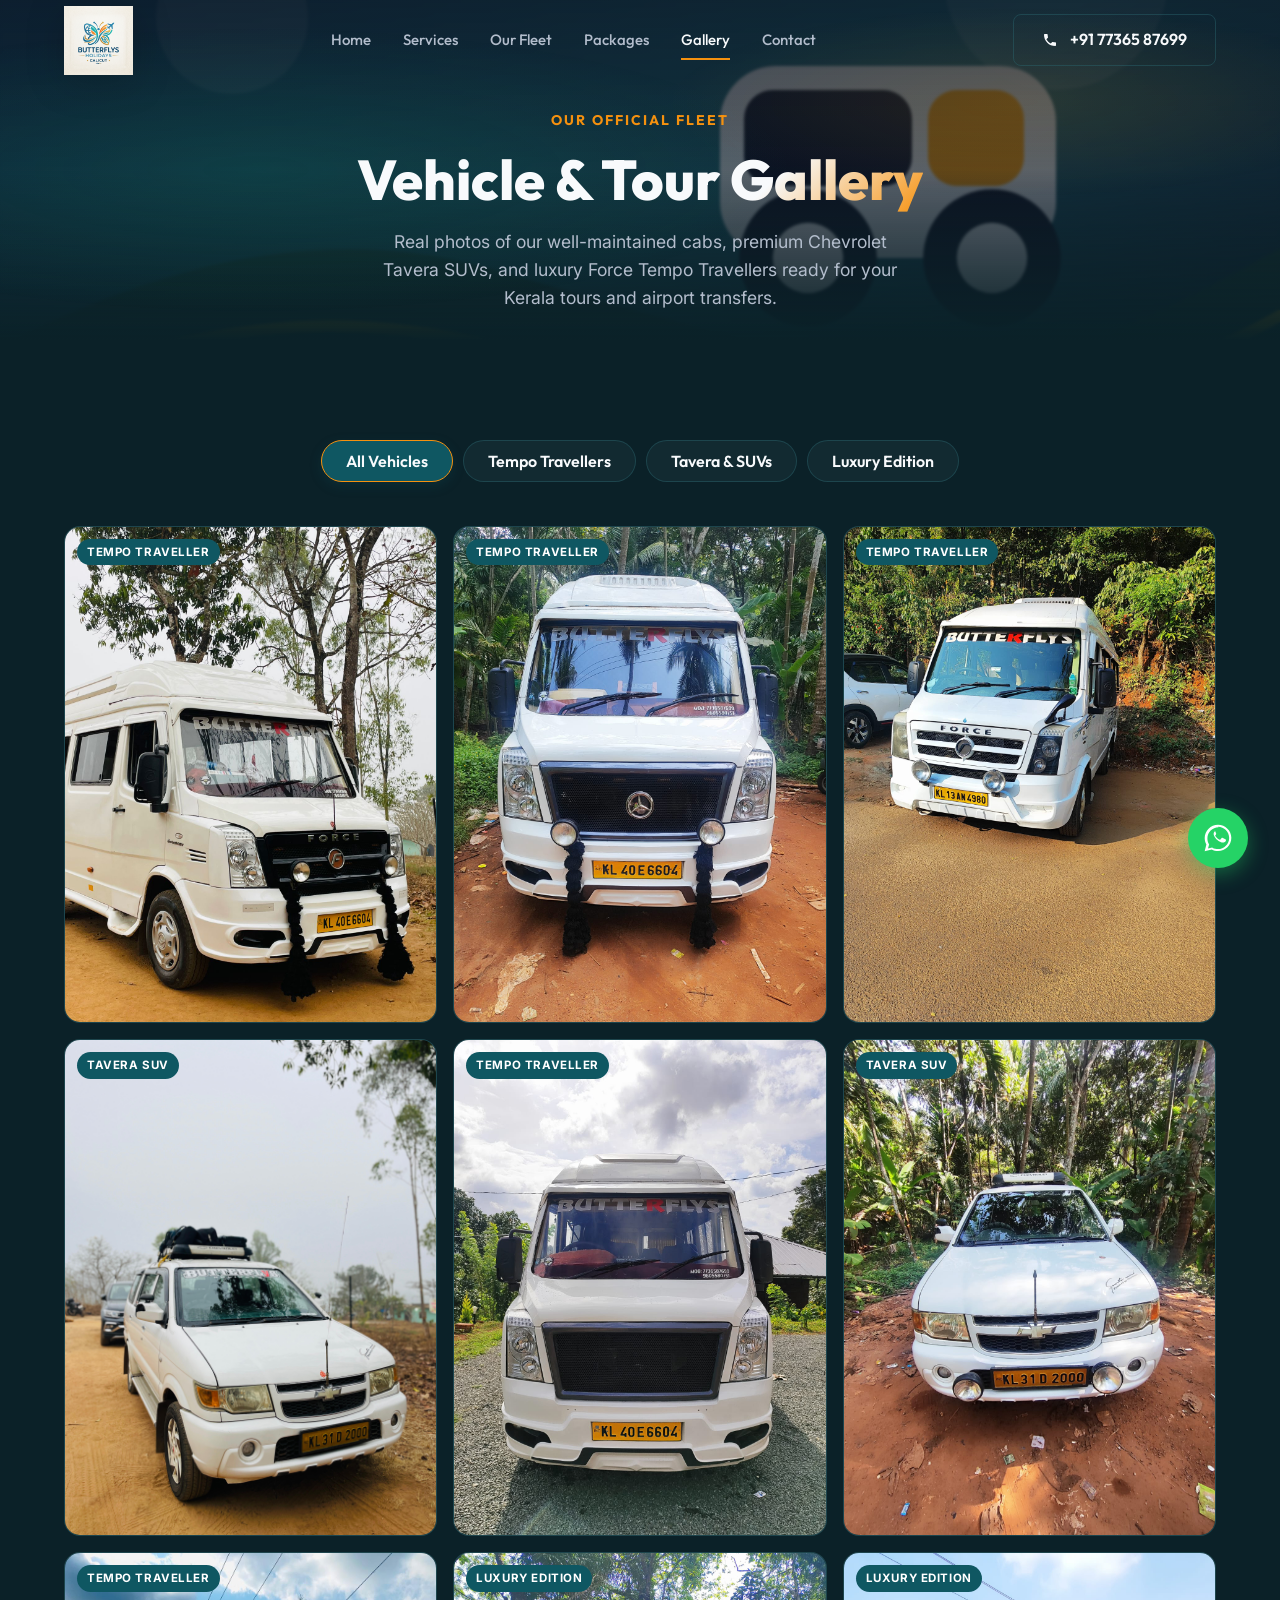
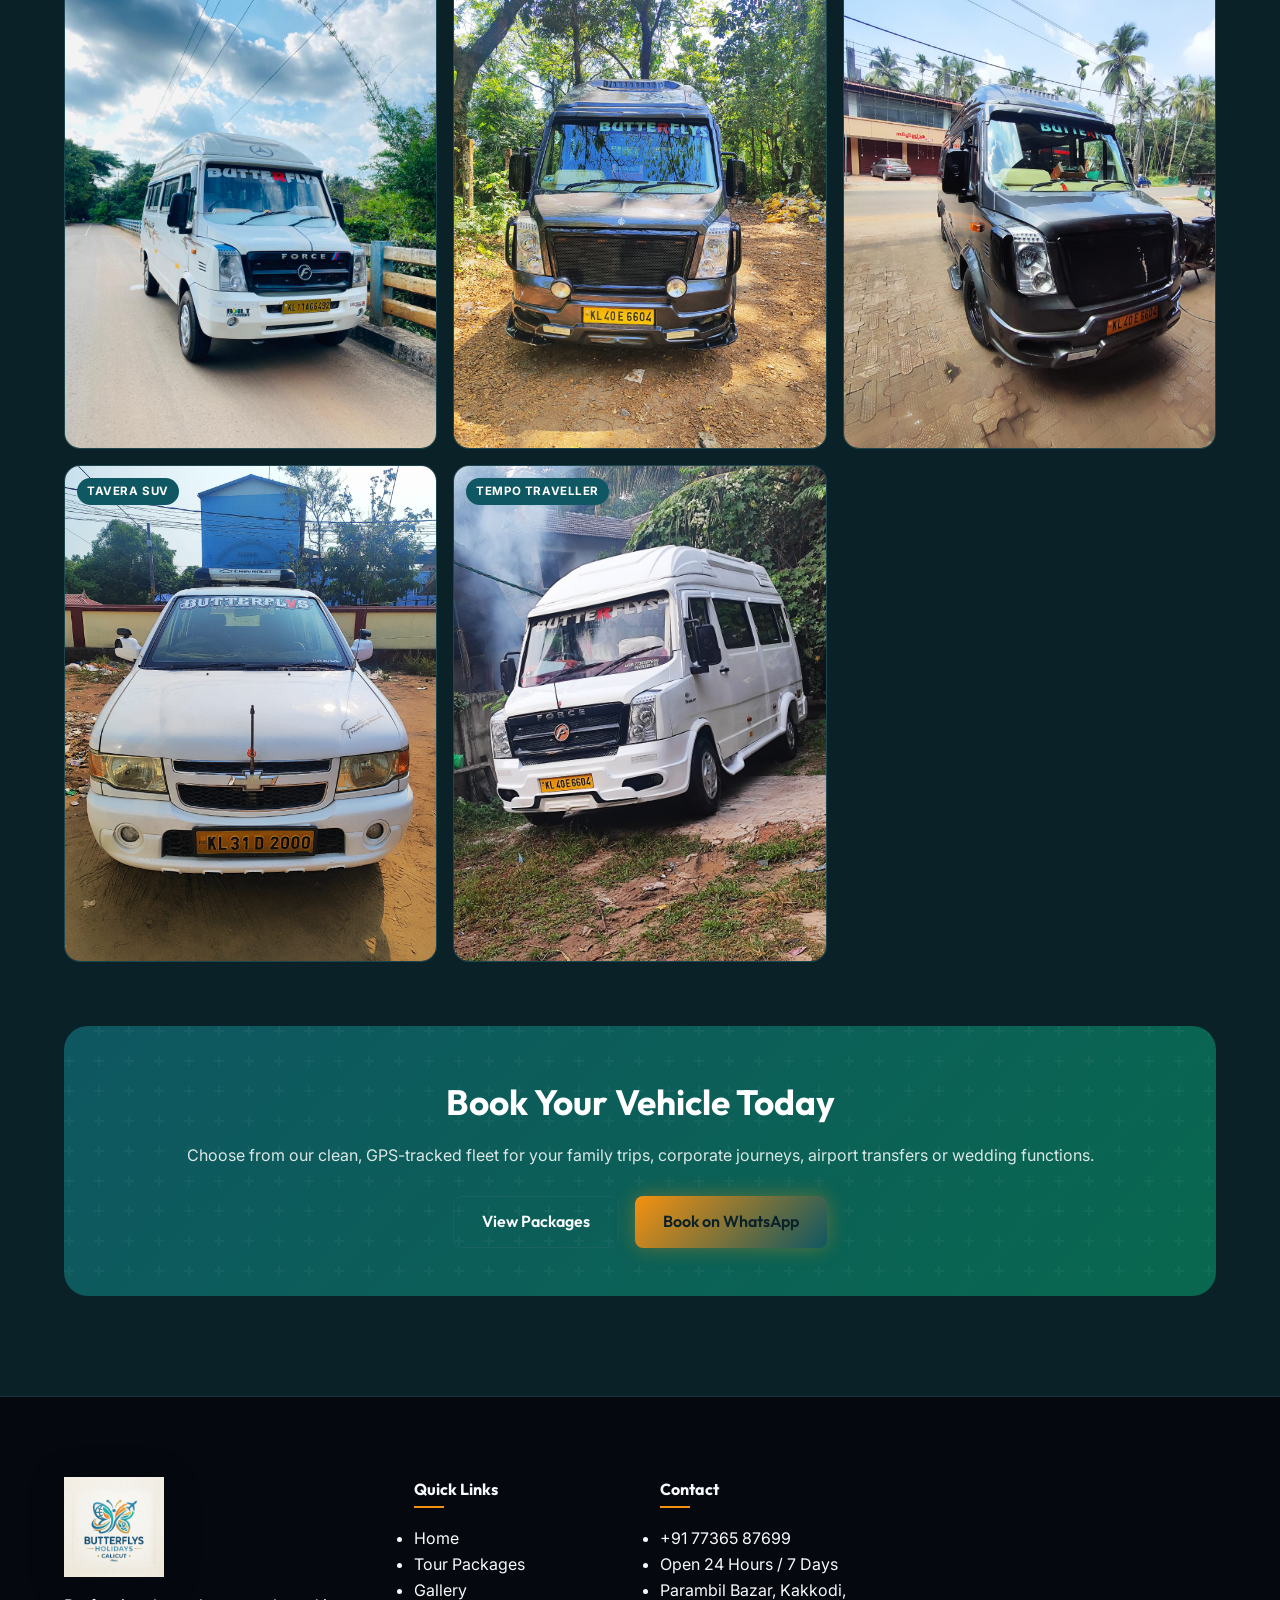
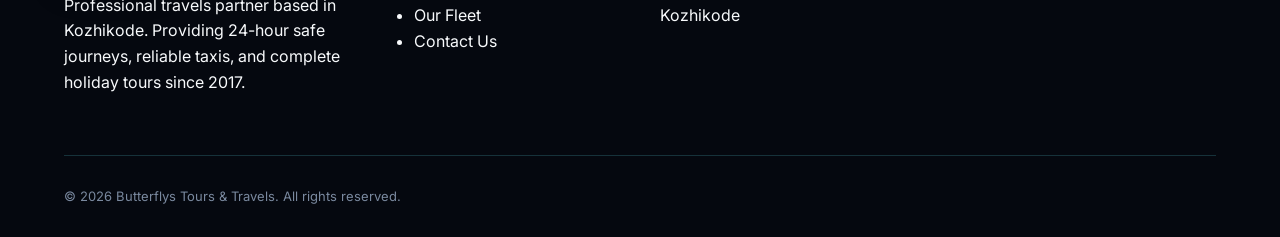
==== commit e7a97330: "feat: implement new navigation menu, styling system, and core layout components" ====
--- a/gallery.html
+++ b/gallery.html
@@ -38,8 +38,42 @@
                 <img src="assets/images/butterflys_holidays_logos/image.png" alt="Butterflys Holidays Calicut" class="brand-logo">
             </a>
 
-            <nav class="nav-menu" id="nav-menu">
-                <!-- Navigation links populated by content-loader.js -->
+            <!-- Navigation Sidebar / Menu -->
+            <nav class="nav-menu" id="nav-menu" aria-label="Main Navigation">
+                <div class="nav-sidebar-header">
+                    <a href="index.html#home" class="nav-sidebar-brand">
+                        <img src="assets/images/butterflys_holidays_logos/image.png" alt="Butterflys Holidays" class="sidebar-logo-img">
+                    </a>
+                    <button class="nav-close-btn" id="nav-close-btn" aria-label="Close navigation menu">
+                        <svg width="20" height="20" viewBox="0 0 24 24" fill="currentColor">
+                            <path d="M19 6.41L17.59 5 12 10.59 6.41 5 5 6.41 10.59 12 5 17.59 6.41 19 12 13.41 17.59 19 19 17.59 13.41 12z"/>
+                        </svg>
+                    </button>
+                </div>
+
+                <div class="nav-links-wrapper" id="nav-links-wrapper">
+                    <a href="index.html#home" class="nav-link">Home</a>
+                    <a href="index.html#services" class="nav-link">Services</a>
+                    <a href="index.html#fleet" class="nav-link">Our Fleet</a>
+                    <a href="packages.html" class="nav-link">Packages</a>
+                    <a href="gallery.html" class="nav-link active">Gallery</a>
+                    <a href="index.html#contact" class="nav-link">Contact</a>
+                </div>
+
+                <div class="nav-sidebar-footer">
+                    <a href="tel:+917736587699" class="btn btn-accent btn-sm nav-sidebar-btn" data-site="phone-link">
+                        <svg width="15" height="15" viewBox="0 0 24 24" fill="currentColor"><path d="M20 15.5c-1.2 0-2.4-.2-3.6-.6-.3-.1-.7 0-1 .2l-2.2 2.2c-2.8-1.4-5.1-3.8-6.6-6.6l2.2-2.2c.3-.3.4-.7.2-1-.3-1.1-.5-2.3-.5-3.5 0-.6-.4-1-1-1H4c-.6 0-1 .4-1 1 0 9.4 7.6 17 17 17 .6 0 1-.4 1-1v-3.5c0-.6-.4-1-1-1z"/></svg>
+                        <span data-site="phone-label">+91 77365 87699</span>
+                    </a>
+                    <a href="https://wa.me/917736587699" class="btn btn-outline btn-sm nav-sidebar-btn nav-sidebar-wa" target="_blank" rel="noopener">
+                        <svg width="15" height="15" viewBox="0 0 24 24" fill="currentColor"><path d="M12.04 2c-5.46 0-9.91 4.45-9.91 9.91 0 1.75.46 3.45 1.32 4.95L2.05 22l5.25-1.38c1.45.79 3.08 1.21 4.74 1.21 5.46 0 9.91-4.45 9.91-9.91 0-2.65-1.03-5.14-2.9-7.01A9.816 9.816 0 0 0 12.04 2zm5.78 14.07c-.24.68-1.2 1.26-1.68 1.32-.47.06-1.07.09-3.08-.74-2.58-1.07-4.22-3.71-4.35-3.89-.13-.17-1.04-1.39-1.04-2.65s.66-1.88.89-2.14c.24-.26.51-.32.68-.32.18 0 .35 0 .5.01.16.01.38-.06.59.45.23.55.77 1.88.84 2.02.07.15.11.32.02.5-.09.18-.14.29-.28.45-.14.16-.29.35-.42.47-.14.14-.29.29-.12.58.17.29.74 1.22 1.59 1.98 1.09.97 2.01 1.27 2.3 1.41.29.15.46.13.63-.07.17-.2.73-.85.92-1.15.2-.29.39-.24.66-.15.27.1 1.72.81 2.02.96.29.15.49.22.56.35.07.12.07.72-.17 1.4z"/></svg>
+                        <span>Chat on WhatsApp</span>
+                    </a>
+                    <div class="nav-sidebar-status">
+                        <span class="status-indicator-dot"></span>
+                        <span>24/7 Available for Bookings</span>
+                    </div>
+                </div>
             </nav>
 
             <div class="nav-actions">
@@ -51,18 +85,21 @@
                 </a>
             </div>
 
-            <div class="menu-toggle" id="menu-toggle">
-                <svg width="24" height="24" viewBox="0 0 24 24" fill="currentColor">
-                    <path d="M3 18h18v-2H3v2zm0-5h18v-2H3v2zm0-7v2h18V6H3z"/>
-                </svg>
-            </div>
+            <button class="menu-toggle" id="menu-toggle" aria-label="Toggle navigation menu" aria-expanded="false" aria-controls="nav-menu">
+                <span class="hamburger-line"></span>
+                <span class="hamburger-line"></span>
+                <span class="hamburger-line"></span>
+            </button>
         </div>
     </header>
+
+    <!-- Mobile Navigation Overlay (Click outside to close) -->
+    <div class="nav-overlay" id="nav-overlay"></div>
 
     <!-- Page Hero -->
     <section class="page-hero">
         <div class="hero-video-bg">
-            <video autoplay loop muted playsinline poster="assets/images/hero-banner.svg">
+            <video autoplay loop muted playsinline webkit-playsinline disablePictureInPicture poster="assets/images/hero-banner.svg">
                 <source src="assets/videos/hero-background.mp4" type="video/mp4">
                 <source src="assets/videos/need_to_background_only_shbo.mp4" type="video/mp4">
             </video>
--- a/css/style.css
+++ b/css/style.css
@@ -232,8 +232,12 @@
     height: var(--header-height);
     display: flex;
     align-items: center;
-    z-index: 1000;
+    z-index: 1050;
     transition: var(--transition-smooth);
+}
+
+.header.menu-open {
+    z-index: 1060;
 }
 
 .header.scrolled {
@@ -280,6 +284,18 @@
     display: flex;
     align-items: center;
     gap: 32px;
+}
+
+.nav-links-wrapper {
+    display: flex;
+    align-items: center;
+    gap: 32px;
+}
+
+.nav-sidebar-header,
+.nav-sidebar-footer,
+.nav-overlay {
+    display: none;
 }
 
 .nav-link {
@@ -1429,12 +1445,30 @@
 @media (max-width: 992px) {
     .hero-grid {
         grid-template-columns: 1fr;
-        gap: 60px;
+        gap: 48px;
     }
     
     .hero {
         text-align: center;
-        padding-top: calc(var(--header-height) + 40px);
+        padding-top: calc(var(--header-height) + 30px);
+    }
+    
+    .hero-video-bg {
+        height: 100%;
+    }
+    
+    .hero-video-bg video {
+        object-fit: cover;
+        object-position: center 20%;
+    }
+    
+    .hero-video-overlay {
+        background: linear-gradient(180deg, 
+            rgba(11, 19, 32, 0.40) 0%, 
+            rgba(11, 19, 32, 0.60) 45%, 
+            rgba(11, 19, 32, 0.95) 85%, 
+            var(--bg-base) 100%);
+        backdrop-filter: none;
     }
     
     .hero-desc {
@@ -1465,35 +1499,279 @@
         --header-height: 70px;
     }
     
+    .brand-logo {
+        height: 52px;
+        max-width: 170px;
+    }
+    
+    .hero {
+        padding-top: calc(var(--header-height) + 16px);
+    }
+    
+    /* Dedicated Mobile Fit for Video Animated Logo */
+    .hero-video-bg {
+        position: absolute;
+        top: 0;
+        left: 0;
+        width: 100%;
+        height: 480px;
+        overflow: hidden;
+        z-index: 0;
+    }
+    
+    .hero-video-bg video {
+        width: 100%;
+        height: 100%;
+        object-fit: contain;
+        object-position: center top;
+        margin-top: calc(var(--header-height) - 10px);
+        opacity: 0.95;
+    }
+    
+    .hero-video-overlay {
+        background: linear-gradient(180deg, 
+            rgba(11, 19, 32, 0.25) 0%, 
+            rgba(11, 19, 32, 0.40) 40%, 
+            rgba(11, 19, 32, 0.90) 80%, 
+            var(--bg-base) 100%);
+        backdrop-filter: none;
+    }
+    
     .hero-title {
-        font-size: 40px;
-    }
-    
+        font-size: 34px;
+    }
+    
+    /* Mobile Navigation Overlay Backdrop */
+    .nav-overlay {
+        display: block;
+        position: fixed;
+        inset: 0;
+        background: rgba(4, 9, 18, 0.75);
+        backdrop-filter: blur(5px);
+        -webkit-backdrop-filter: blur(5px);
+        z-index: 1040;
+        opacity: 0;
+        visibility: hidden;
+        pointer-events: none;
+        transition: opacity 0.3s cubic-bezier(0.4, 0, 0.2, 1), visibility 0.3s ease;
+    }
+    
+    .nav-overlay.active {
+        opacity: 1;
+        visibility: visible;
+        pointer-events: auto;
+    }
+    
+    /* Animated Hamburger Menu Button */
     .menu-toggle {
-        display: block;
+        display: flex;
+        flex-direction: column;
+        justify-content: center;
+        align-items: center;
+        width: 42px;
+        height: 42px;
+        gap: 5px;
+        border-radius: var(--radius-sm);
+        background: rgba(255, 255, 255, 0.08);
+        border: 1px solid rgba(255, 255, 255, 0.15);
         color: var(--text-primary);
-        z-index: 1001;
-    }
-    
+        cursor: pointer;
+        transition: var(--transition-fast);
+        z-index: 1070;
+        padding: 0;
+    }
+    
+    .menu-toggle:hover {
+        background: rgba(255, 255, 255, 0.15);
+        border-color: var(--accent);
+    }
+    
+    .hamburger-line {
+        width: 20px;
+        height: 2px;
+        background-color: var(--text-primary);
+        border-radius: 2px;
+        transition: transform 0.3s cubic-bezier(0.4, 0, 0.2, 1), opacity 0.3s ease;
+        transform-origin: center;
+    }
+    
+    .menu-toggle.active .hamburger-line:nth-child(1) {
+        transform: translateY(7px) rotate(45deg);
+    }
+    
+    .menu-toggle.active .hamburger-line:nth-child(2) {
+        opacity: 0;
+    }
+    
+    .menu-toggle.active .hamburger-line:nth-child(3) {
+        transform: translateY(-7px) rotate(-45deg);
+    }
+    
+    /* Mobile Navigation Drawer */
     .nav-menu {
         position: fixed;
         top: 0;
-        right: -100%;
-        width: 80%;
-        max-width: 300px;
+        right: 0;
+        width: 82%;
+        max-width: 320px;
         height: 100vh;
-        background-color: hsl(222, 47%, 9%);
-        border-left: 1px solid var(--border-color);
+        height: 100dvh;
+        background-color: #0b1320 !important;
+        background: #0b1320 !important;
+        border-left: 1px solid rgba(255, 255, 255, 0.12);
+        box-shadow: -15px 0 50px rgba(0, 0, 0, 0.85);
+        z-index: 1100;
+        display: flex;
         flex-direction: column;
+        justify-content: space-between;
+        align-items: stretch;
+        gap: 0;
+        transform: translateX(105%);
+        transition: transform 0.35s cubic-bezier(0.16, 1, 0.3, 1);
+        overflow-y: auto;
+        overscroll-behavior: contain;
+        padding: 0;
+        opacity: 1 !important;
+        visibility: visible !important;
+    }
+    
+    .nav-menu.active {
+        transform: translateX(0);
+        right: 0;
+    }
+    
+    /* Sidebar Header */
+    .nav-sidebar-header {
+        display: flex;
+        align-items: center;
+        justify-content: space-between;
+        padding: 18px 20px;
+        border-bottom: 1px solid rgba(255, 255, 255, 0.1);
+        background-color: #070d17;
+        flex-shrink: 0;
+    }
+    
+    .sidebar-logo-img {
+        height: 42px;
+        width: auto;
+        max-width: 150px;
+        object-fit: contain;
+    }
+    
+    .nav-close-btn {
+        display: flex;
+        align-items: center;
         justify-content: center;
+        width: 38px;
+        height: 38px;
+        border-radius: 50%;
+        background: rgba(255, 255, 255, 0.08);
+        border: 1px solid rgba(255, 255, 255, 0.15);
+        color: #ffffff;
+        cursor: pointer;
+        transition: all 0.25s ease;
+    }
+    
+    .nav-close-btn:hover, .nav-close-btn:active {
+        background: rgba(244, 150, 27, 0.25);
+        border-color: var(--accent);
+        color: var(--accent);
+        transform: rotate(90deg);
+    }
+    
+    /* Navigation Links Container */
+    .nav-links-wrapper {
+        display: flex;
+        flex-direction: column;
+        padding: 16px 12px;
+        gap: 8px;
+        flex: 1;
+        overflow-y: auto;
+        background-color: #0b1320;
+    }
+    
+    .nav-links-wrapper .nav-link {
+        display: flex;
         align-items: center;
-        gap: 40px;
-        transition: var(--transition-smooth);
-        z-index: 1000;
-    }
-    
-    .nav-menu.active {
-        right: 0;
+        justify-content: flex-start;
+        padding: 13px 18px;
+        border-radius: 8px;
+        font-size: 15px;
+        font-weight: 600;
+        color: #cbd5e1;
+        transition: all 0.2s ease;
+        text-decoration: none;
+        border-left: 3px solid transparent;
+        background: transparent;
+    }
+    
+    .nav-links-wrapper .nav-link::after {
+        display: none;
+    }
+    
+    .nav-links-wrapper .nav-link:hover, 
+    .nav-links-wrapper .nav-link.active {
+        color: #ffffff;
+        background: rgba(244, 150, 27, 0.15);
+        border-left-color: var(--accent);
+        padding-left: 20px;
+    }
+    
+    /* Sidebar Footer with Quick Contact Actions */
+    .nav-sidebar-footer {
+        display: flex;
+        flex-direction: column;
+        gap: 12px;
+        padding: 18px 20px 28px;
+        border-top: 1px solid rgba(255, 255, 255, 0.1);
+        background-color: #070d17;
+        flex-shrink: 0;
+    }
+    
+    .nav-sidebar-btn {
+        width: 100%;
+        justify-content: center;
+        gap: 8px;
+        font-size: 14px;
+        font-weight: 700;
+        padding: 12px 16px;
+        border-radius: 8px;
+    }
+    
+    .nav-sidebar-wa {
+        background: rgba(37, 211, 102, 0.15);
+        border-color: rgba(37, 211, 102, 0.4);
+        color: #25d366;
+    }
+    
+    .nav-sidebar-wa:hover {
+        background: #25d366;
+        color: #0b1320;
+    }
+    
+    .nav-sidebar-status {
+        display: flex;
+        align-items: center;
+        justify-content: center;
+        gap: 8px;
+        font-size: 12px;
+        color: #94a3b8;
+        margin-top: 4px;
+        font-weight: 500;
+    }
+    
+    .status-indicator-dot {
+        width: 8px;
+        height: 8px;
+        border-radius: 50%;
+        background-color: #22c55e;
+        box-shadow: 0 0 10px #22c55e;
+        animation: pulse-dot 2s infinite;
+    }
+    
+    @keyframes pulse-dot {
+        0%, 100% { transform: scale(1); opacity: 1; }
+        50% { transform: scale(1.3); opacity: 0.7; }
     }
     
     .nav-actions {
--- a/css/gallery.css
+++ b/css/gallery.css
@@ -218,3 +218,23 @@
 }
 .gallery-cta p { color: rgba(255,255,255,0.85); margin-bottom: 28px; position: relative; }
 .gallery-cta .btn { position: relative; }
+
+/* Responsive Video Hero */
+@media (max-width: 768px) {
+    .page-hero {
+        min-height: 260px;
+        padding-top: calc(var(--header-height) + 15px);
+    }
+    .page-hero .hero-video-bg {
+        height: 100%;
+    }
+    .page-hero .hero-video-bg video {
+        object-fit: contain;
+        object-position: center;
+        opacity: 0.95;
+    }
+    .page-hero .hero-video-overlay {
+        background: linear-gradient(180deg, rgba(11, 19, 32, 0.3) 0%, rgba(11, 19, 32, 0.75) 100%);
+        backdrop-filter: none;
+    }
+}
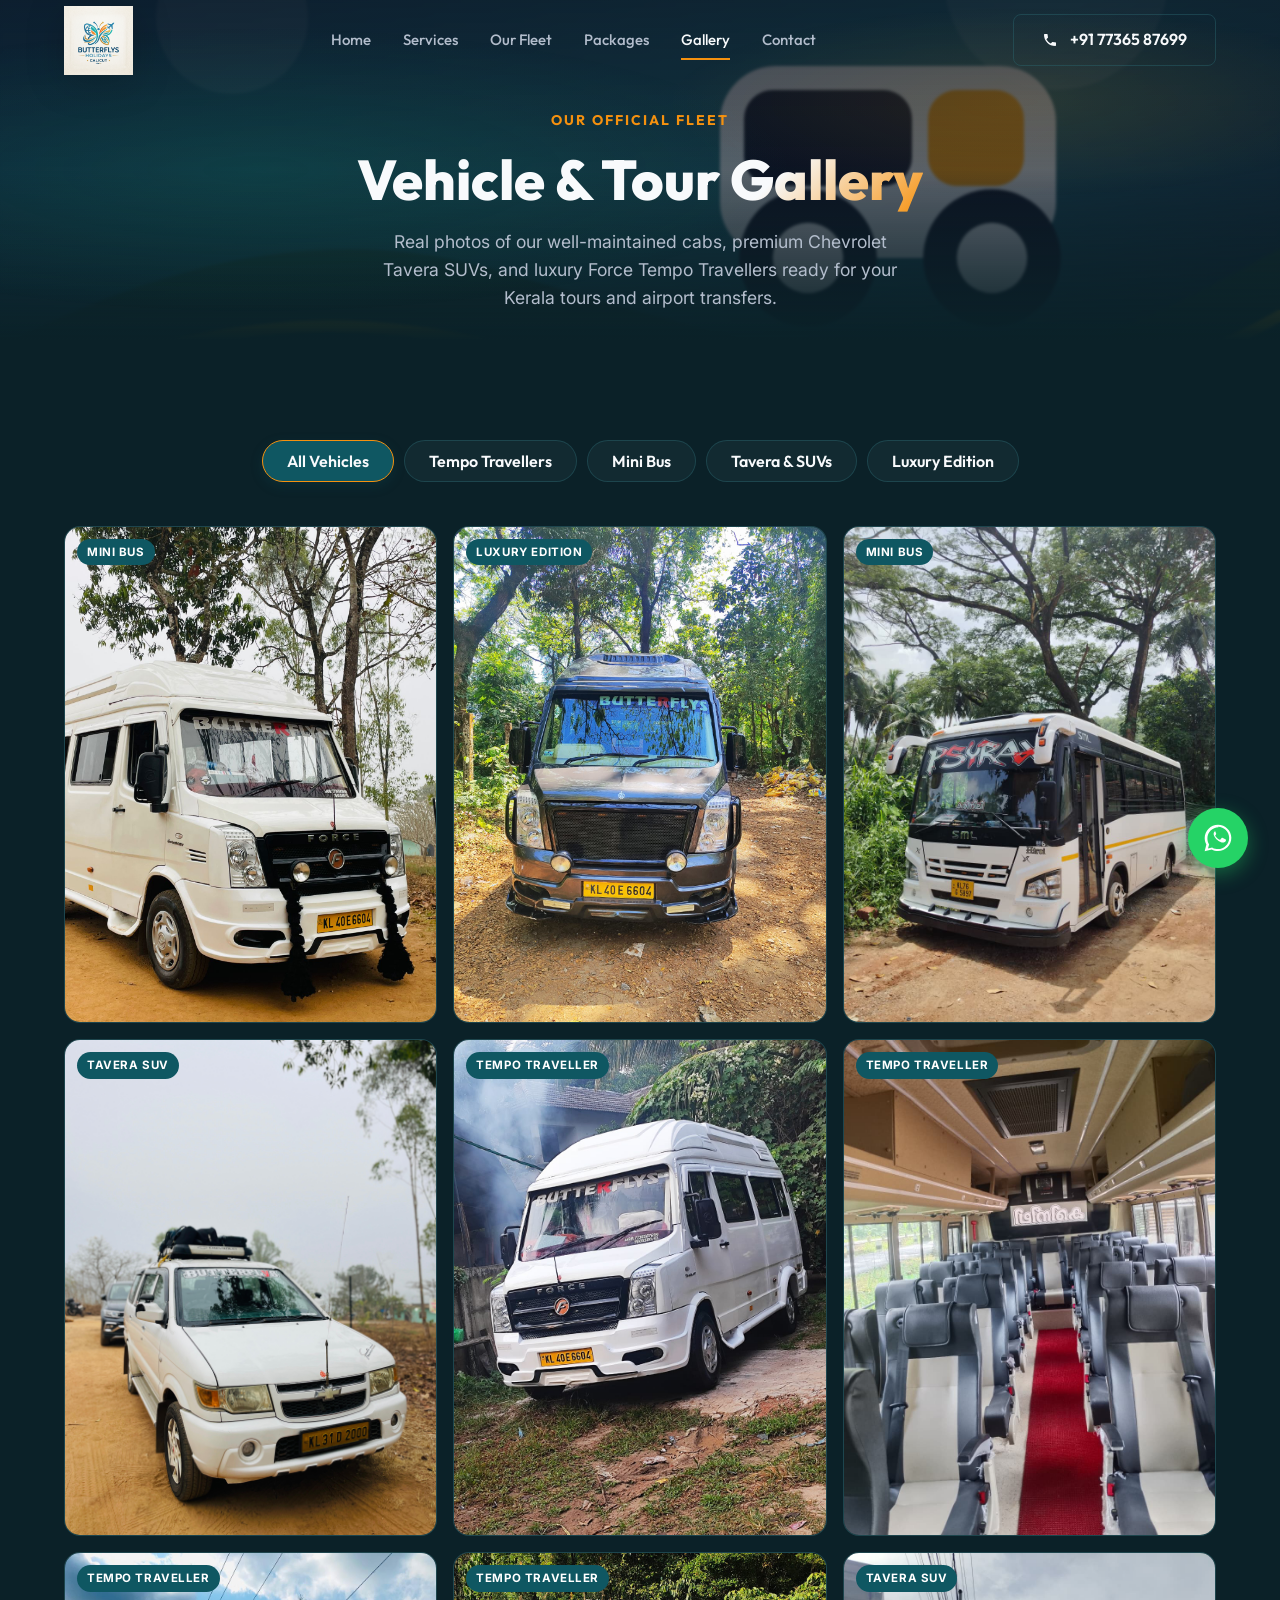
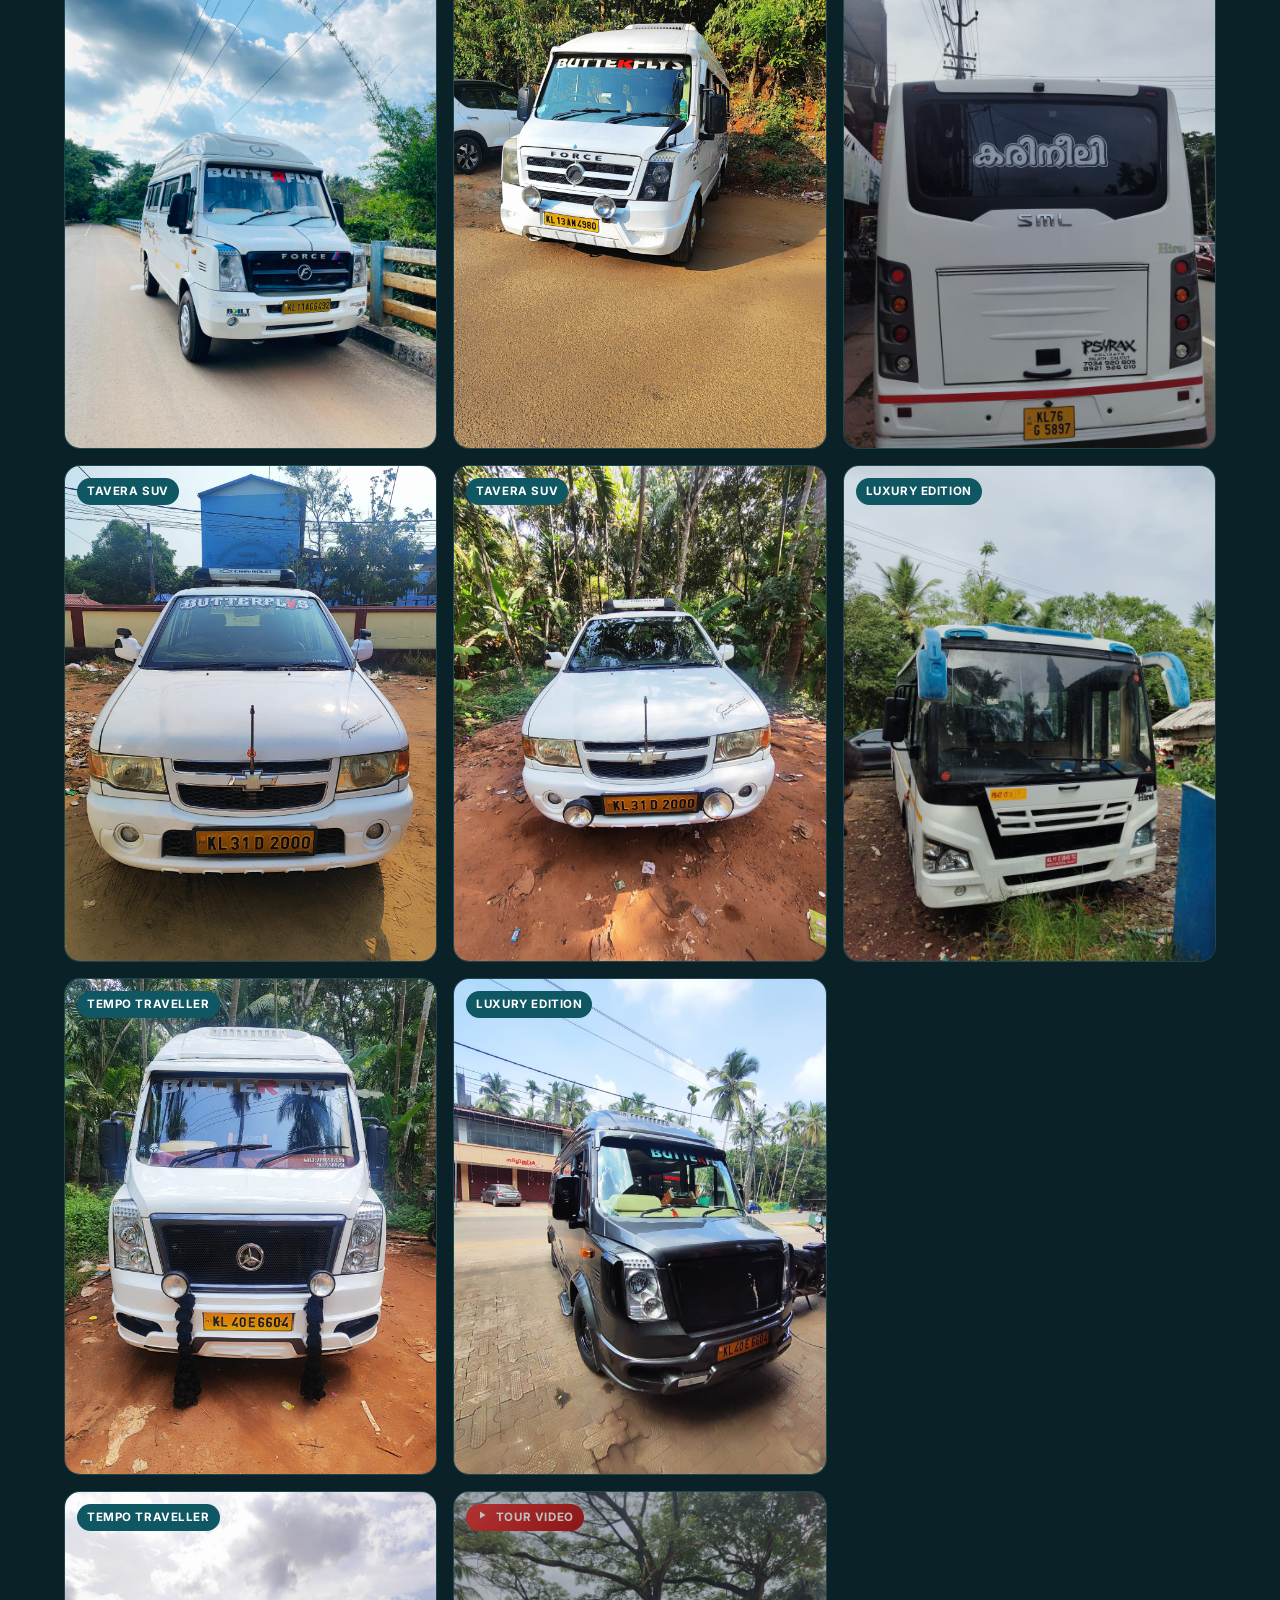
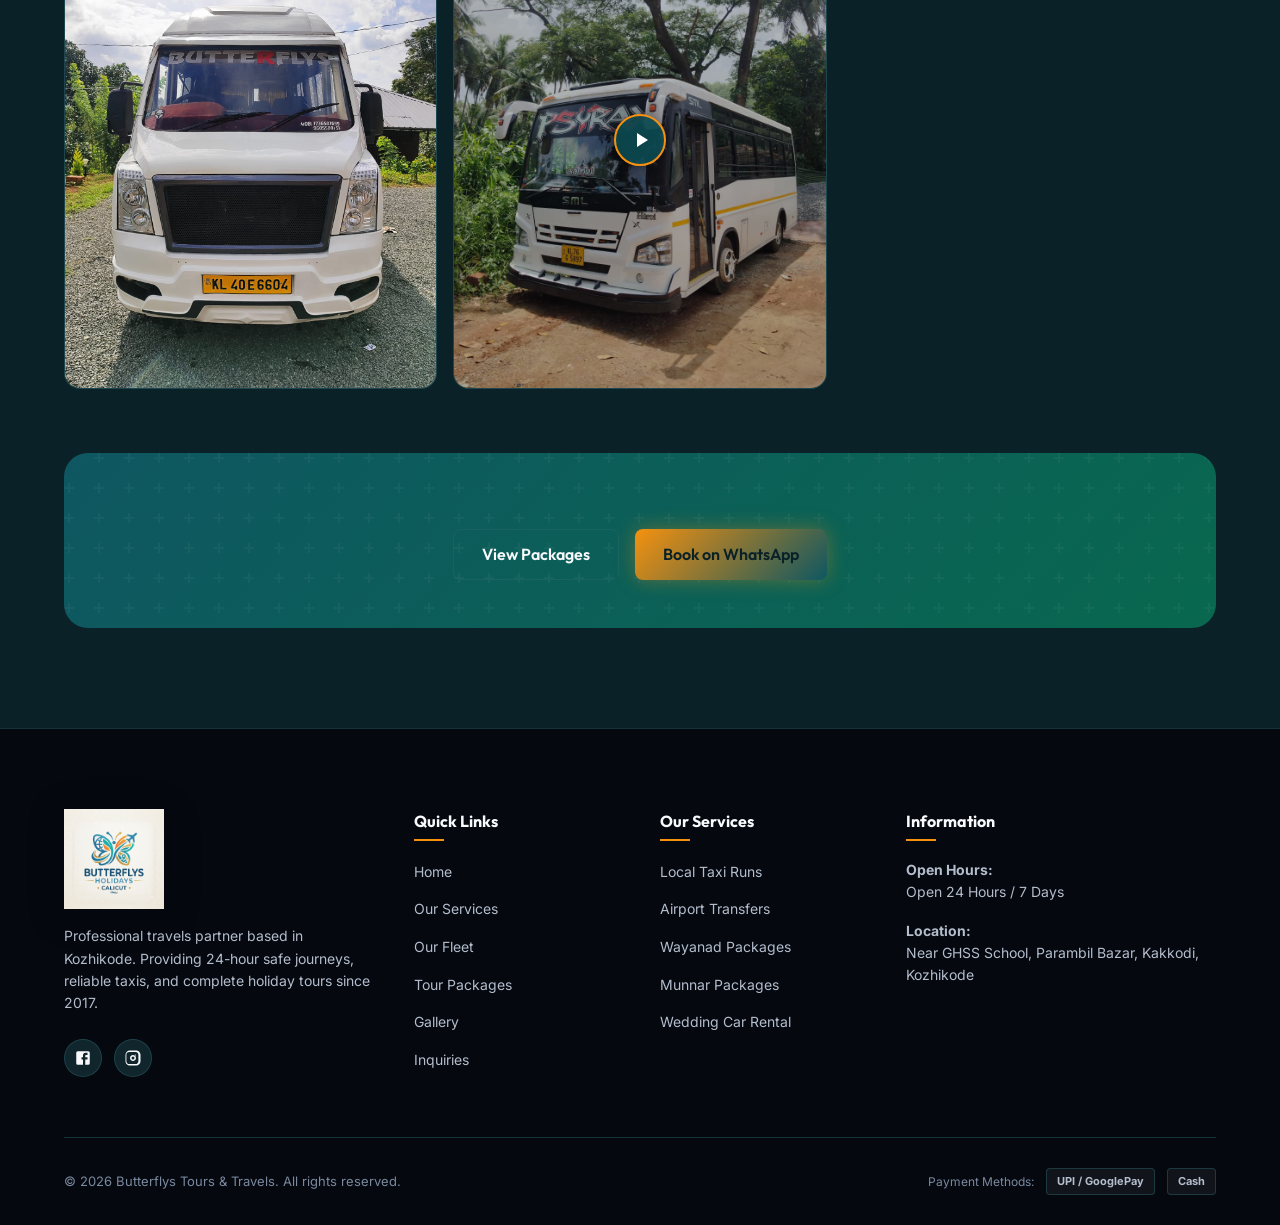
==== commit 4520ba1c: "feat: implement gallery page with masonry grid, lightbox functionality, and asset library expansion" ====
--- a/gallery.html
+++ b/gallery.html
@@ -8,21 +8,44 @@
 
     <!-- SEO Meta Tags -->
     <meta name="description"
-        content="Browse our photo gallery of Kerala tour trips, fleet vehicles, and customer journeys. Butterflys Tours & Travels - Kakkodi, Kozhikode.">
+        content="View Butterflys Holidays Calicut photo gallery. Real images of our premium taxi fleet (Dzire, Innova, Crysta, Tempo Traveller) and top South India travel destinations.">
     <meta name="keywords"
-        content="Butterflys Tours Gallery, Kerala trip photos, Wayanad tour pictures, cab fleet photos, Kozhikode travel gallery">
+        content="Butterflys Holidays photos, Kerala travel gallery, Kozhikode taxi images, Innova Crysta photos, Tempo Traveller Calicut images">
+    <meta name="robots" content="index, follow, max-image-preview:large, max-snippet:-1, max-video-preview:-1">
+    <meta name="author" content="Butterflys Holidays Calicut">
+    <link rel="canonical" href="http://butterflysholidayscalicut.com/gallery.html">
+
+    <!-- Geo-Location Tags -->
+    <meta name="geo.region" content="IN-KL">
+    <meta name="geo.placename" content="Kozhikode, Kakkodi, Calicut, Kerala">
 
     <!-- Open Graph -->
     <meta property="og:type" content="website">
-    <meta property="og:title" content="Gallery | Butterflys Tours &amp; Travels">
+    <meta property="og:title" content="Gallery | Butterflys Holidays Calicut Fleet & Destinations">
     <meta property="og:description"
-        content="Explore our Kerala travel gallery — stunning destinations, comfortable vehicles, and happy customers.">
-    <meta property="og:url" content="https://www.butterflystourstravels.com/gallery.html">
+        content="Explore our Kerala travel gallery — real vehicles (Dzire, Innova, Crysta, Tempo Traveller) and iconic destinations.">
+    <meta property="og:url" content="http://butterflysholidayscalicut.com/gallery.html">
+    <meta property="og:image"
+        content="https://content3.jdmagicbox.com/comp/kozhikode/h3/0495px495.x495.220727155810.y5h3/catalogue/butterflys-tours-and-travels-kakkodi-kozhikode-travel-agents-9otrfsiio1.jpg">
 
     <!-- Favicon / Icons -->
     <link rel="icon" type="image/png" href="assets/images/butterflys_holidays_logos/small_logo.png">
     <link rel="apple-touch-icon" href="assets/images/butterflys_holidays_logos/apple_touch_icon.png">
     <meta name="theme-color" content="#0c4a52">
+
+    <!-- JSON-LD Structured Data for Gallery -->
+    <script type="application/ld+json">
+    {
+      "@context": "https://schema.org",
+      "@type": "ImageGallery",
+      "name": "Butterflys Holidays Calicut Vehicle Fleet & Destinations Gallery",
+      "url": "http://butterflysholidayscalicut.com/gallery.html",
+      "publisher": {
+        "@type": "Organization",
+        "name": "Butterflys Holidays Calicut"
+      }
+    }
+    </script>
 
     <!-- CSS Stylesheet -->
     <link rel="stylesheet" href="css/style.css">
@@ -120,6 +143,7 @@
             <div class="gallery-filters">
                 <button class="tab-btn active" data-filter="all" id="filter-all">All Vehicles</button>
                 <button class="tab-btn" data-filter="traveller" id="filter-traveller">Tempo Travellers</button>
+                <button class="tab-btn" data-filter="minibus" id="filter-minibus">Mini Bus</button>
                 <button class="tab-btn" data-filter="suv" id="filter-suv">Tavera & SUVs</button>
                 <button class="tab-btn" data-filter="luxury" id="filter-luxury">Luxury Edition</button>
             </div>
@@ -143,36 +167,82 @@
     </section>
 
     <!-- Footer -->
+    <!-- Footer -->
     <footer class="footer">
         <div class="container">
             <div class="footer-grid">
-                <div class="footer-col footer-brand">
+                <!-- Col 1 -->
+                <div class="footer-col footer-about">
                     <a href="index.html#home" class="logo mb-2">
                         <img src="assets/images/butterflys_holidays_logos/image.png" alt="Butterflys Holidays Calicut" class="brand-logo">
                     </a>
                     <p data-site="footer-about"></p>
-                </div>
+                    <div class="social-links">
+                        <a href="https://www.facebook.com/" class="social-btn" aria-label="Facebook"
+                            data-site="social-facebook">
+                            <svg viewBox="0 0 24 24">
+                                <path
+                                    d="M5 3h14a2 2 0 0 1 2 2v14a2 2 0 0 1-2 2H5a2 2 0 0 1-2-2V5a2 2 0 0 1 2-2m13 2h-2.5A3.5 3.5 0 0 0 12 8.5V11h-2v3h2v7h3v-7h3v-3h-3V9a1 1 0 0 1 1-1h2V5z" />
+                            </svg>
+                        </a>
+                        <a href="https://www.instagram.com/butterflys_holidays_calicut?igsh=Z3NoM3l6eGphYmFz" class="social-btn" aria-label="Instagram"
+                            data-site="social-instagram">
+                            <svg viewBox="0 0 24 24">
+                                <path
+                                    d="M7.8 2h8.4C19.4 2 22 4.6 22 7.8v8.4a5.8 5.8 0 0 1-5.8 5.8H7.8C4.6 22 2 19.4 2 16.2V7.8A5.8 5.8 0 0 1 7.8 2m-.8 2a3.8 3.8 0 0 0-3.8 3.8v8.4c0 2.1 1.7 3.8 3.8 3.8h8.4c2.1 0 3.8-1.7 3.8-3.8V7.8c0-2.1-1.7-3.8-3.8-3.8H7.0m5 4c2.2 0 4 1.8 4 4s-1.8 4-4 4-4-1.8-4-4 1.8-4 4-4m0 2a2 2 0 0 0-2 2 2 2 0 0 0 2 2 2 2 0 0 0 2-2 2 2 0 0 0-2-2m3.25-2.75a.75.75 0 1 1 .001 1.501.75.75 0 0 1-.001-1.501z" />
+                            </svg>
+                        </a>
+                    </div>
+                </div>
+
+                <!-- Col 2 -->
                 <div class="footer-col">
                     <h4>Quick Links</h4>
-                    <ul>
-                        <li><a href="index.html">Home</a></li>
+                    <ul class="footer-links">
+                        <li><a href="index.html#home">Home</a></li>
+                        <li><a href="index.html#services">Our Services</a></li>
+                        <li><a href="index.html#fleet">Our Fleet</a></li>
                         <li><a href="packages.html">Tour Packages</a></li>
                         <li><a href="gallery.html">Gallery</a></li>
-                        <li><a href="index.html#fleet">Our Fleet</a></li>
-                        <li><a href="index.html#contact">Contact Us</a></li>
+                        <li><a href="index.html#contact">Inquiries</a></li>
                     </ul>
                 </div>
+
+                <!-- Col 3 -->
                 <div class="footer-col">
-                    <h4>Contact</h4>
-                    <ul>
-                        <li><a href="tel:+917736587699" data-site="footer-phone"></a></li>
-                        <li data-site="footer-hours"></li>
-                        <li data-site="footer-address"></li>
+                    <h4>Our Services</h4>
+                    <ul class="footer-links">
+                        <li><a href="index.html#services">Local Taxi Runs</a></li>
+                        <li><a href="index.html#services">Airport Transfers</a></li>
+                        <li><a href="packages.html">Wayanad Packages</a></li>
+                        <li><a href="packages.html">Munnar Packages</a></li>
+                        <li><a href="index.html#services">Wedding Car Rental</a></li>
                     </ul>
                 </div>
-            </div>
+
+                <!-- Col 4 -->
+                <div class="footer-col">
+                    <h4>Information</h4>
+                    <ul class="footer-links" style="color: var(--text-secondary); font-size: 14px; gap: 16px;">
+                        <li>
+                            <strong>Open Hours:</strong><br>
+                            Open 24 Hours / 7 Days
+                        </li>
+                        <li>
+                            <strong>Location:</strong><br>
+                            Near GHSS School, Parambil Bazar, Kakkodi, Kozhikode
+                        </li>
+                    </ul>
+                </div>
+            </div>
+
             <div class="footer-bottom">
                 <p data-site="footer-copyright"></p>
+                <div class="footer-payments">
+                    <span>Payment Methods:</span>
+                    <div class="payment-badge">UPI / GooglePay</div>
+                    <div class="payment-badge">Cash</div>
+                </div>
             </div>
         </div>
     </footer>
@@ -187,6 +257,7 @@
                 <svg viewBox="0 0 24 24"><path d="M19 6.41L17.59 5 12 10.59 6.41 5 5 6.41 10.59 12 5 17.59 6.41 19 12 13.41 17.59 19 19 17.59 13.41 12z"/></svg>
             </button>
             <img class="lightbox-img" id="lightbox-img" src="" alt="">
+            <video class="lightbox-video" id="lightbox-video" controls style="display:none; max-width:90vw; max-height:80vh; border-radius:8px;"></video>
             <p class="lightbox-caption" id="lightbox-caption"></p>
         </div>
         <button class="lightbox-nav lightbox-next" id="lightbox-next" aria-label="Next image">
--- a/css/style.css
+++ b/css/style.css
@@ -51,8 +51,8 @@
 }
 
 html {
-    scroll-behavior: smooth;
-    scroll-padding-top: var(--header-height);
+    scroll-behavior: smooth !important;
+    scroll-padding-top: calc(var(--header-height) + 10px);
 }
 
 body {
--- a/css/gallery.css
+++ b/css/gallery.css
@@ -238,3 +238,50 @@
         backdrop-filter: none;
     }
 }
+
+/* Video Gallery Items */
+.gallery-item video {
+    width: 100%;
+    height: auto;
+    display: block;
+    object-fit: cover;
+}
+.video-play-overlay {
+    position: absolute;
+    inset: 0;
+    display: flex;
+    align-items: center;
+    justify-content: center;
+    background: rgba(0, 0, 0, 0.25);
+    transition: background 0.3s ease;
+    z-index: 2;
+}
+.gallery-item:hover .video-play-overlay {
+    background: rgba(0, 0, 0, 0.45);
+}
+.play-icon-circle {
+    width: 52px;
+    height: 52px;
+    border-radius: 50%;
+    background: rgba(12, 74, 82, 0.9);
+    border: 2px solid var(--accent, #f4961b);
+    display: flex;
+    align-items: center;
+    justify-content: center;
+    box-shadow: 0 4px 20px rgba(0,0,0,0.5);
+    transition: transform 0.3s ease, background 0.3s ease;
+}
+.play-icon-circle svg {
+    width: 24px;
+    height: 24px;
+    fill: #ffffff;
+    margin-left: 3px;
+}
+.gallery-item:hover .play-icon-circle {
+    transform: scale(1.18);
+    background: var(--accent, #f4961b);
+}
+.video-badge {
+    background: linear-gradient(135deg, #ef4444, #b91c1c) !important;
+    color: #ffffff !important;
+}
